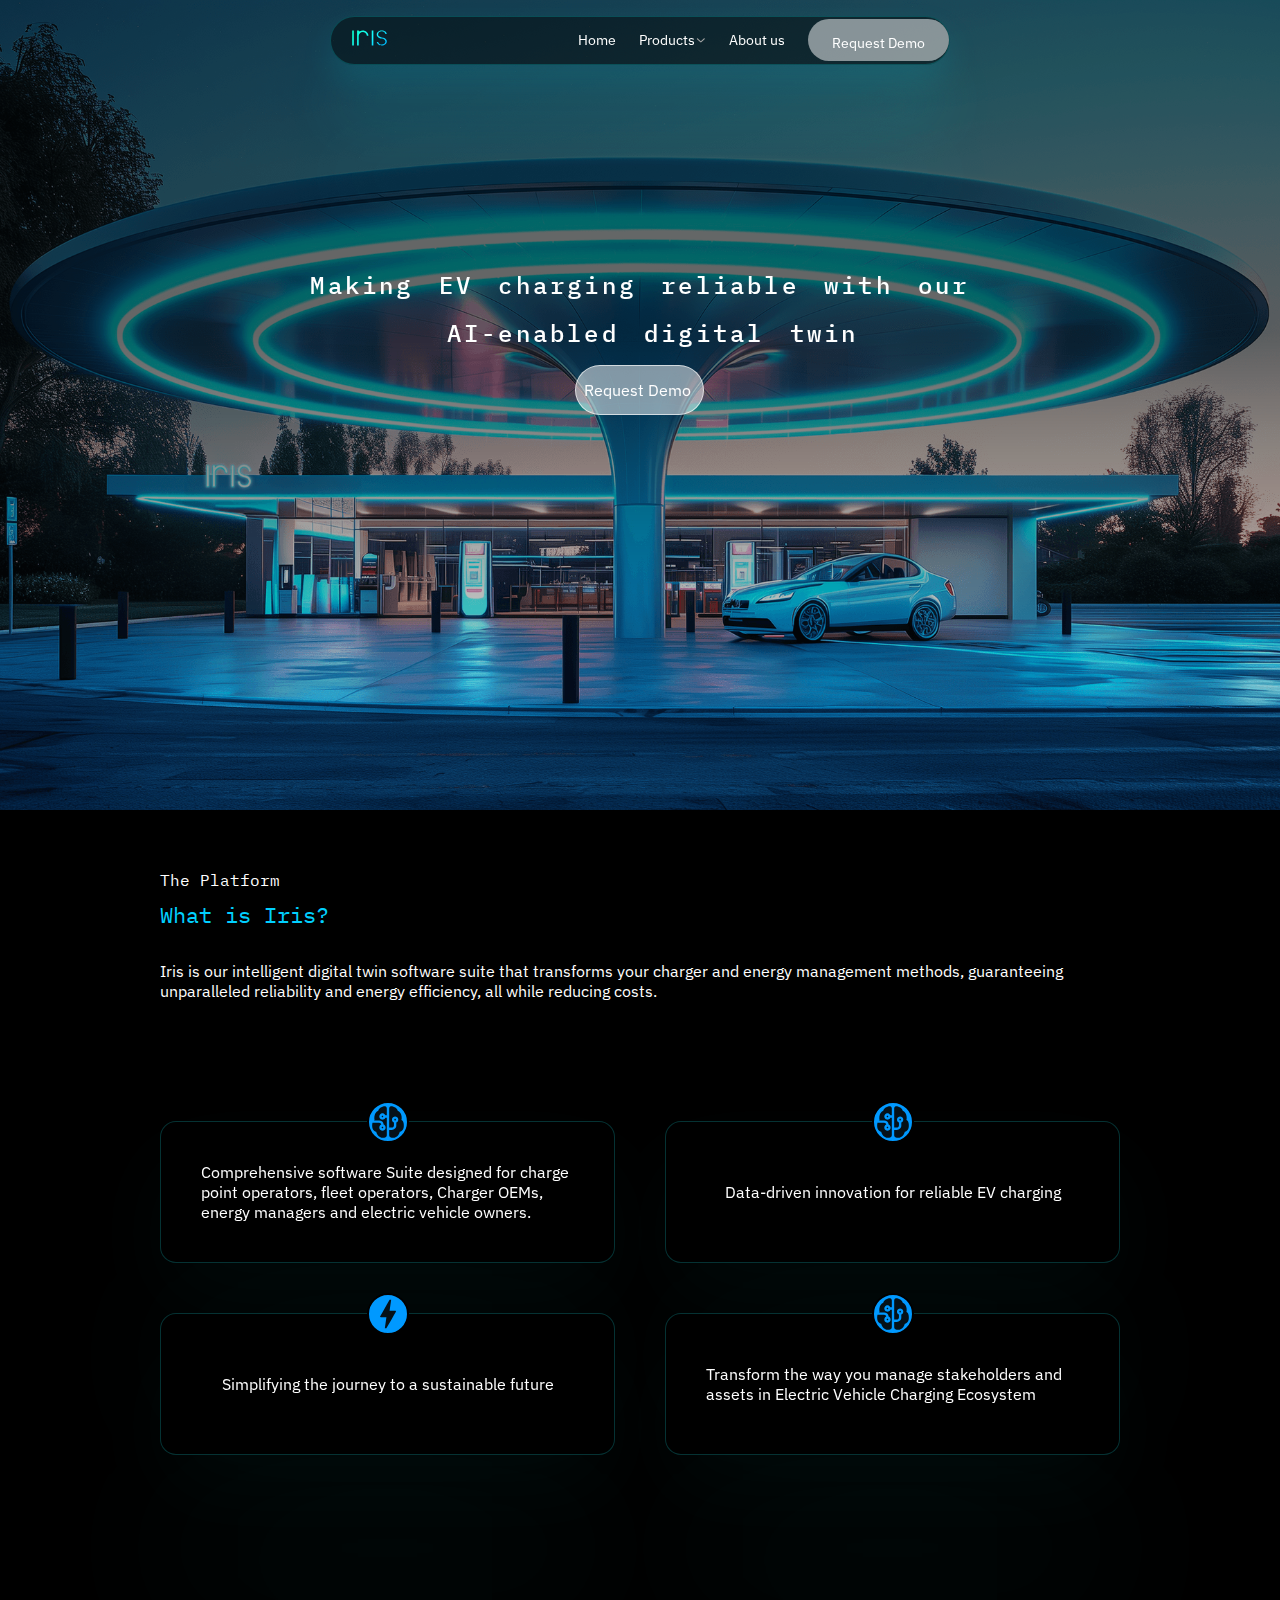
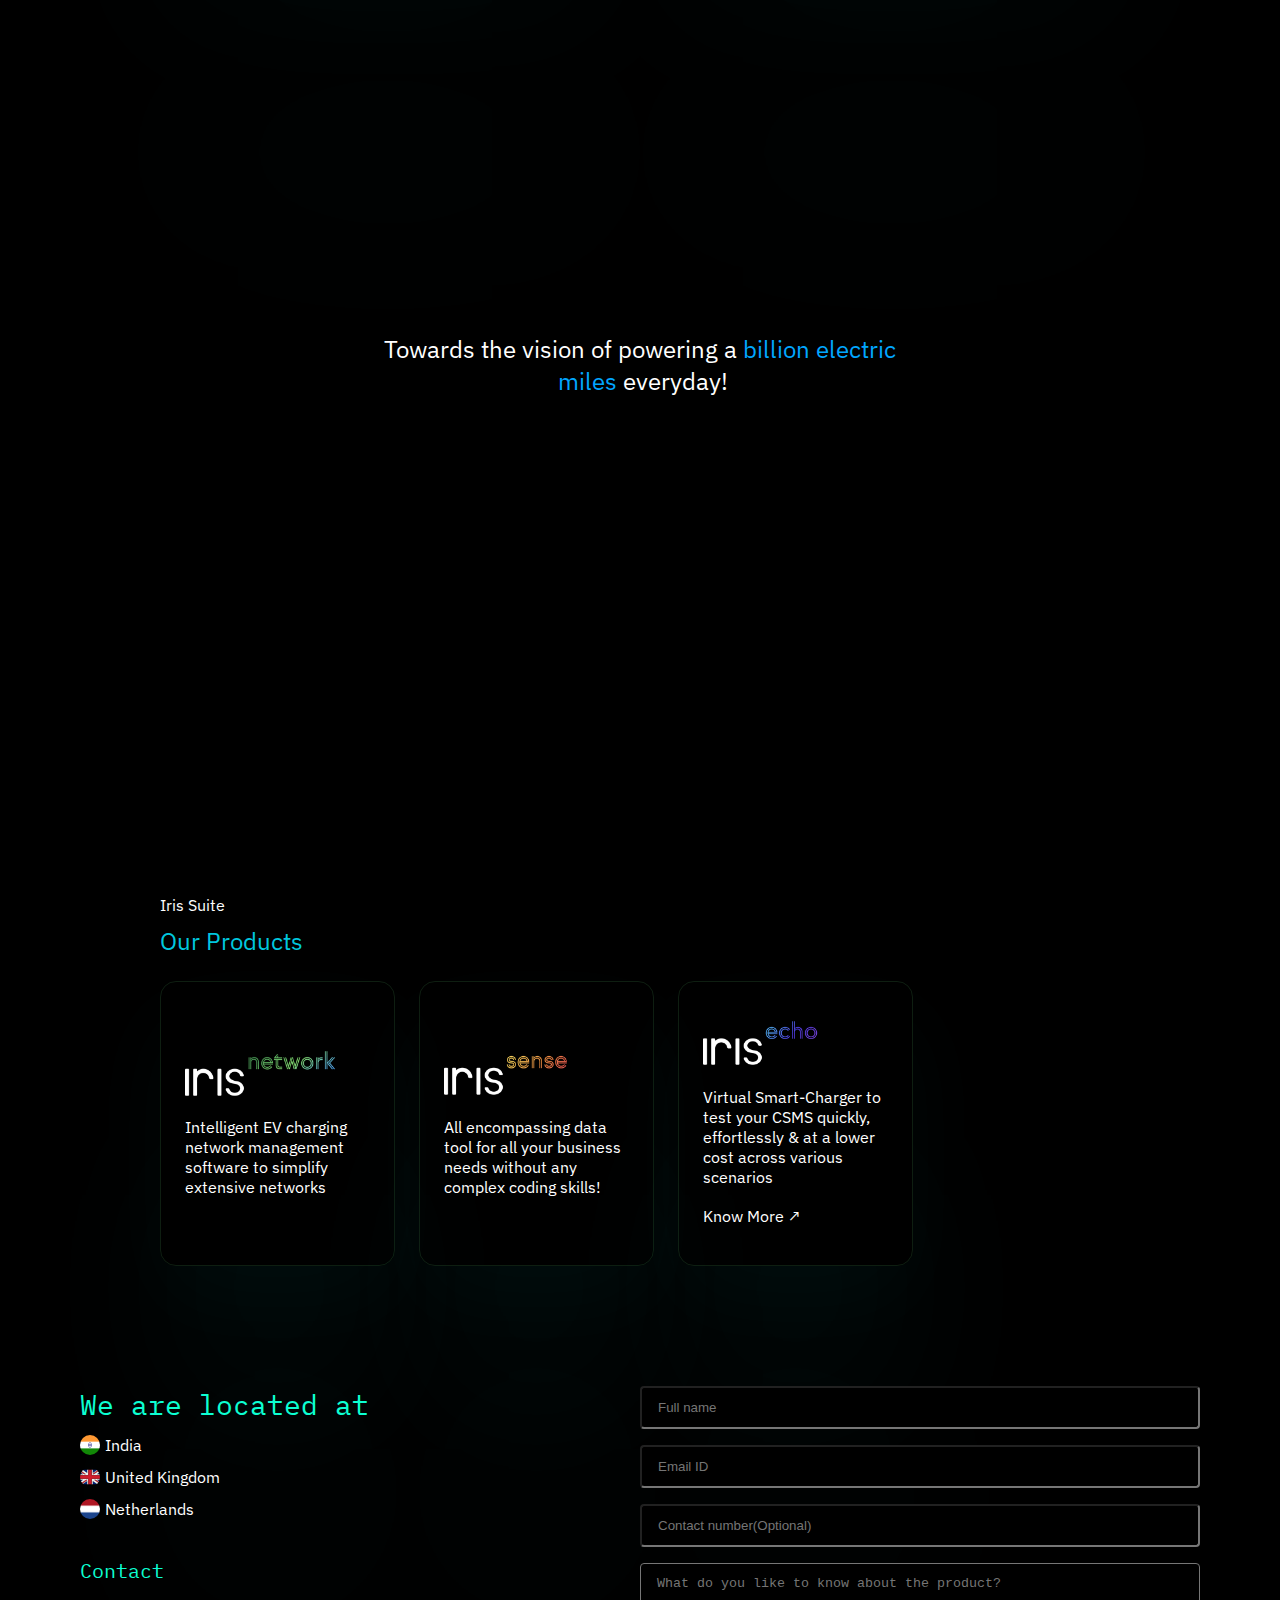
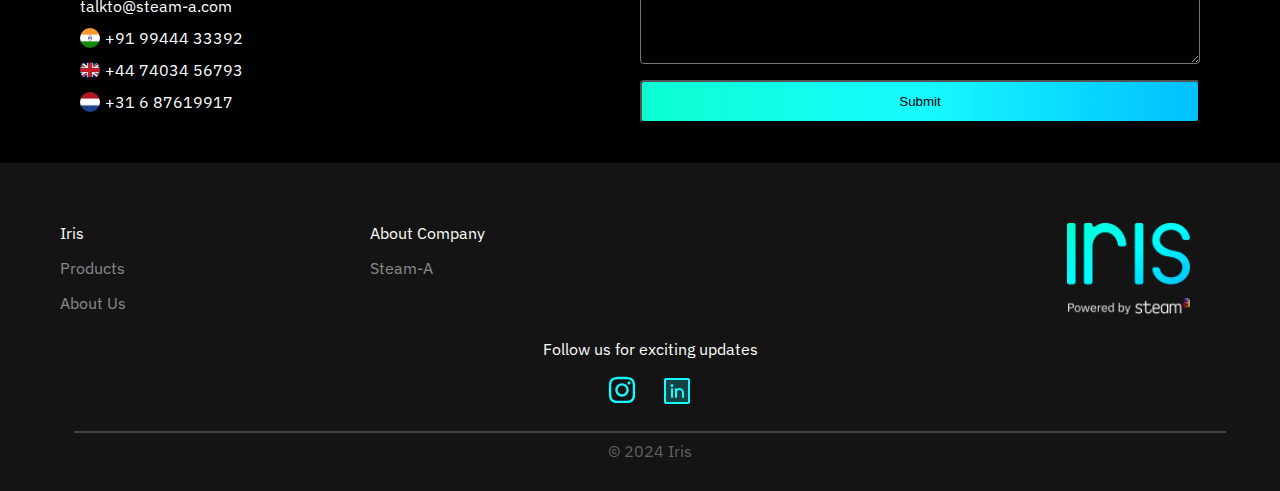
==== index.html @ af992251 "changed the home.html" ====
<!DOCTYPE html>
<html lang="en">
<head>
    <meta charset="UTF-8">
    <meta name="viewport" content="width=device-width, initial-scale=1.0">
    <title>Document</title>
    <link rel="stylesheet" href="css/style.css">
</head>
<body>
    
    <header class="header">
        <div class="header_div">
                <nav class="header_nav">
                    <div class="header_nav_image">
                        <a href="index.html" class="anchors"><img class="header_nav_img" src="assests/iris1.svg" alt="svg_image"></a> 
                    </div>
                    <div class="header_nav_list">          
                        <ul class="header_nav_ul">
                            <li ><a href="index.html" class="anchors hover">Home</a></li>
                            <li>
                                <div class="li_product">
                                    <p class="hover pro">Products</p> 
                                    <svg id="arrow" xmlns="http://www.w3.org/2000/svg" xmlns:xlink="http://www.w3.org/1999/xlink" height="0.7rem" width="0.7rem" viewBox="0 0 12 12"><path d="M 2.178 3.671 C 2.292 3.566 2.446 3.507 2.607 3.507 C 2.768 3.507 2.922 3.566 3.036 3.671 L 6.246 6.644 L 9.457 3.671 C 9.514 3.617 9.581 3.574 9.654 3.545 C 9.804 3.486 9.972 3.485 10.123 3.542 C 10.198 3.57 10.266 3.612 10.323 3.664 C 10.38 3.717 10.425 3.779 10.455 3.849 C 10.516 3.988 10.515 4.146 10.451 4.283 C 10.418 4.353 10.372 4.415 10.315 4.465 L 6.675 7.835 C 6.562 7.94 6.407 8 6.246 8 C 6.088 8.001 5.935 7.942 5.818 7.835 L 2.178 4.465 C 2.065 4.364 2.001 4.22 2 4.068 C 2 3.919 2.064 3.777 2.178 3.671 Z" fill="rgb(165, 165, 165)"></path></svg>                                    <div class="outer_div_li">
                                        <div class="li_product_li">
                                            <ul>
                                                <a href="product.html" class="anchors hover"><li>Network</li></a>
                                                <a href="sense.html" class="anchors hover"><li>Sense</li></a>
                                                <a href="echo.html" class="anchors hover"><li>Echo</li></a>
                                            </ul>
                                        </div>
                                    </div>
                                </div>
                            </li>
                            <li ><a href="aboutus.html" class="anchors hover"><span class="nowrap">About us</span></a></li>
                            <li><a href="#contact" class="anchors "><span class="nowrap request">Request Demo </span></a></li>
                        </ul>
                    </div>    
                </nav>
            
                <section class="header_section">
                    <p>Making EV charging reliable with our<br> <span class="nowrap">AI-enabled digital twin</span></p>
                    <p class="section_request"><a href="#contact" class="anchors">Request Demo </a></p>

                </section> 
          </div>     
    </header>
     <main>    
        <section class="main_iris">
            <div class="main_iris_heading">
                <p>The Platform</p>
                <p>What is Iris?</p>
            </div>
            <div class="main_iris_content">
                <p>Iris is our intelligent digital twin software suite that transforms your charger and energy management methods, guaranteeing unparalleled reliability and energy efficiency, all while reducing costs.</p>
            </div>    
        </section>    
        <section class="main_iris_card">
                <section class="card_all">
                    <div class="card_all_img">
                        <img src="assests/brain1.svg">
                    </div>
                    <p class="card_para">Comprehensive software Suite designed for charge point operators, fleet operators, Charger OEMs, energy managers and electric vehicle owners.</p>
                </section>
                <section class="card_all">
                    <div class="card_all_img">
                        <img src="assests/brain1.svg">
                    </div>
                    <p class="card_para">Data-driven innovation for reliable EV charging</p>
                </section>
                <section class="card_all">
                    <div class="card_all_img">
                        <svg xmlns="http://www.w3.org/2000/svg" focusable="false" viewBox="0 0 24 24" color="rgb(5, 17, 24)" style="user-select: none; width: 100%; height: 100%; display: inline-block; fill: rgb(5, 17, 24); flex-shrink: 0;"><path d="M11 21h-1l1-7H7.5c-.58 0-.57-.32-.38-.66.19-.34.05-.08.07-.12C8.48 10.94 10.42 7.54 13 3h1l-1 7h3.5c.49 0 .56.33.47.51l-.07.15C12.96 17.55 11 21 11 21z"></path></svg>
                    </div>
                    <p class="card_para">Simplifying the journey to a sustainable future</p>
                </section>
                <section class="card_all">
                    <div class="card_all_img">
                        <img src="assests/brain1.svg">
                    </div>
                    <p class="card_para">Transform the way you manage stakeholders and assets in Electric Vehicle Charging Ecosystem</p>
                </section>
         </section>
        <section class="main_animate">
            <p>Towards the vision of powering a <span class="blue">billion electric<br> miles </span>everyday!</p>
        </section>
        
        <section class="iris_suite">
                <div class="iris_suite_para">
                    <p>Iris Suite</p>
                    <p>Our Products</p>
                </div>    
                <section class="card_suite">
                    <section class="card_suite_all">
                        <img class="card_suite_all_img" src="assests/iris_network.png">
                        <p>Intelligent EV charging network management software to simplify extensive networks</p>
                    </section>
                    <section class="card_suite_all">
                        <img class="card_suite_all_img" src="assests/iris_sense.png">
                        <p>All encompassing data tool for all your business needs without any complex coding skills!</p>
                    </section>
                    <section class="card_suite_all">
                        <img class="card_suite_all_img" src="assests/iris_echo.png">
                        <p>Virtual Smart-Charger to test your CSMS quickly, effortlessly & at a lower cost across various scenarios</p>
                        <p>Know More &#8599;</p>
                    </section>
                </section>    
        </section>

        <section class="iris_contact" id="contact">
            <div class="iris_contact_inner">
                <section class="iris_contact_location">
                        <p>We are located at</p>
                        <ol>
                            <li><img src="assests/india1.png" class="india"> India</li>
                            <li><img src="assests/united_kingdom.svg" class="uk">
                                United Kingdom</li>
                            <li><img src="assests/nether.png" class="nether">Netherlands</li>
                        </ol>
                </section>
                <section class="iris_contact_contact">
                        <p>Contact</p>
                        <p>talkto@steam-a.com</p>
                    <ol>
                        <li><img src="assests/india1.png" class="india"> +91 99444 33392</li>
                        <li><img src="assests/united_kingdom.svg" class="uk"> +44 74034 56793</li>
                        <li><img src="assests/nether.png" class="nether"> +31 6 87619917</li>
                    </ol>
                </section>
            </div>
            <div class="iris_contact_form">
                <form class="contact_form">
                        <input type="text" name="name" id="name" placeholder="Full name" required>
                        <input type="email" name="email" id="email" placeholder="Email ID" required>
                        <input type="text" name="contact" id="contact" placeholder="Contact number(Optional)">
                        <textarea rows="5" name="message" id="text_area" placeholder="What do you like to know about the product?" required></textarea>
                        <button type="submit" id="button">Submit</button>
                </form>

            </div>
        </section>
    </main>
    <footer>
        <section class="footer">
            <section class="footer_header">
                <section class="footer_header_one">
                    <p>Iris</p>
                    <a>Products</a>
                    <a>About Us</a>
                </section>
                <section class="footer_header_two">
                    <p>About Company</p>
                    <a>Steam-A</a>
                </section>  
                <section class="footer_header_three">
                    <img src="assests/iris_steama.avif" width="122.4px" height="92px">
                </section>
            </section>
            <section class="footer_main">
                <section class="footer_main_p">
                    <p>Follow us for exciting updates</p>
                </section>
                <section class="footer_main_img">
                    <svg class="insta" xmlns="http://www.w3.org/2000/svg" viewBox="0 0 448 512"><!--!Font Awesome Free 6.6.0 by @fontawesome - https://fontawesome.com License - https://fontawesome.com/license/free Copyright 2024 Fonticons, Inc.--><path fill="#17faff" d="M224.1 141c-63.6 0-114.9 51.3-114.9 114.9s51.3 114.9 114.9 114.9S339 319.5 339 255.9 287.7 141 224.1 141zm0 189.6c-41.1 0-74.7-33.5-74.7-74.7s33.5-74.7 74.7-74.7 74.7 33.5 74.7 74.7-33.6 74.7-74.7 74.7zm146.4-194.3c0 14.9-12 26.8-26.8 26.8-14.9 0-26.8-12-26.8-26.8s12-26.8 26.8-26.8 26.8 12 26.8 26.8zm76.1 27.2c-1.7-35.9-9.9-67.7-36.2-93.9-26.2-26.2-58-34.4-93.9-36.2-37-2.1-147.9-2.1-184.9 0-35.8 1.7-67.6 9.9-93.9 36.1s-34.4 58-36.2 93.9c-2.1 37-2.1 147.9 0 184.9 1.7 35.9 9.9 67.7 36.2 93.9s58 34.4 93.9 36.2c37 2.1 147.9 2.1 184.9 0 35.9-1.7 67.7-9.9 93.9-36.2 26.2-26.2 34.4-58 36.2-93.9 2.1-37 2.1-147.8 0-184.8zM398.8 388c-7.8 19.6-22.9 34.7-42.6 42.6-29.5 11.7-99.5 9-132.1 9s-102.7 2.6-132.1-9c-19.6-7.8-34.7-22.9-42.6-42.6-11.7-29.5-9-99.5-9-132.1s-2.6-102.7 9-132.1c7.8-19.6 22.9-34.7 42.6-42.6 29.5-11.7 99.5-9 132.1-9s102.7-2.6 132.1 9c19.6 7.8 34.7 22.9 42.6 42.6 11.7 29.5 9 99.5 9 132.1s2.7 102.7-9 132.1z"/></svg>
                    <svg  class="linkedin" xmlns="http://www.w3.org/2000/svg" viewBox="0 0 256 256" focusable="false" color="rgb(23, 250, 255)" style="user-select: none; width: 32px; height: 32px; display: inline-block; fill: rgb(23, 250, 255); color: rgb(23, 250, 255); flex-shrink: 0;"><g color="rgb(23, 250, 255)" weight="duotone"><path d="M224,40V216a8,8,0,0,1-8,8H40a8,8,0,0,1-8-8V40a8,8,0,0,1,8-8H216A8,8,0,0,1,224,40Z" opacity="0.2"></path><path d="M216,24H40A16,16,0,0,0,24,40V216a16,16,0,0,0,16,16H216a16,16,0,0,0,16-16V40A16,16,0,0,0,216,24Zm0,192H40V40H216V216ZM96,112v64a8,8,0,0,1-16,0V112a8,8,0,0,1,16,0Zm88,28v36a8,8,0,0,1-16,0V140a20,20,0,0,0-40,0v36a8,8,0,0,1-16,0V112a8,8,0,0,1,15.79-1.78A36,36,0,0,1,184,140ZM100,84A12,12,0,1,1,88,72,12,12,0,0,1,100,84Z"></path></g></svg>
                </section>
            </section>
            <section class="footer_footer">
                <div class="footer_footer_border"></div>
                <p class="footer_footer_p">&copy; 2024 Iris</p>
            </section>
        </section>
    </footer>    
            <!--
            <section>    
            <p>About Company</p>
            <p>Steam-A</p>

            <p>IRIS</p>
            <p>Powered by Steam<span>a</span></p>
            <p>Follow us for exciting updates</p>
            <figure>
                <img>
                <img>
            </figure>
            <hr>
            <p>&copy; 2024 Iris </p>
        </section>

    </footer>
     -->
</body>
</html>
---- css/style.css ----
@import url('https://fonts.googleapis.com/css2?family=IBM+Plex+Sans:ital,wght@0,100;0,200;0,300;0,400;0,500;0,600;0,700;1,100;1,200;1,300;1,400;1,500;1,600;1,700&display=swap');
@import url('https://fonts.googleapis.com/css2?family=IBM+Plex+Mono:ital,wght@0,100;0,200;0,300;0,400;0,500;0,600;0,700;1,100;1,200;1,300;1,400;1,500;1,600;1,700&family=IBM+Plex+Sans:ital,wght@0,100;0,200;0,300;0,400;0,500;0,600;0,700;1,100;1,200;1,300;1,400;1,500;1,600;1,700&display=swap');


*{
    margin:0;
    padding:0;
    box-sizing: border-box;
}
body{
    background-color: #101820; 
    background-image: linear-gradient(-7.105427357601002e-14deg, rgba(0, 0, 0, 0) 0%, rgba(0, 0, 0, .6000000238418579) 58.99999737739563%);
    font-family:"IBM Plex Sans",sans-serif;
    
    
}
.header{
    font-family: "IBM Plex Sans", sans-serif;
    font-style: normal;
}
.header_div{
    background-image: url("../assests/bg.jpg"),linear-gradient(-7.105427357601002e-14deg, rgba(0, 0, 0, 0) 0%, rgba(0, 0, 0, .6000000238418579) 58.99999737739563%);
    background-blend-mode: overlay;
    background-size: cover;
    background-position: center;
    background-repeat: no-repeat;
    width:100%;
    min-height:90vh;
    display:flex;
    justify-content: center;
    align-items:flex-start;
    
    
}
.header_nav{
    width:620px;
    height:min-content;
    background-color:rgba(0, 0, 0, 0.457);
    display:flex;
    justify-content: space-between;
    position:fixed;
    top:1rem;
    border-radius: 2rem;
    font-size:14px;
    z-index:1;
    box-shadow: rgba(8, 248, 254, 0.1) 0px 15px 33px 0px, rgba(8, 248, 254, 0.09) 0px 60px 60px 0px, rgba(8, 248, 254, 0.05) 0px 135px 81px 0px, rgba(8, 248, 254, 0.01) 0px 239px 96px 0px, rgba(8, 248, 254, 0) 0px 374px 105px 0px;
    border:1px solid rgba(2, 249, 254, 0.2);
}


.header_nav_image{
    display:flex;
    justify-content: flex-start;
    align-items: center;
    width:40%;
}
.header_nav_list{
    width:60%;
    display: flex;
    justify-content:space-between;
    
}
.header_nav_img{
    height:2rem;
    margin-left:0.5rem;
   
}
p,h1,h2,h3,h4,h5,h6{
    white-space:pre-wrap;
    word-break:break-word;
    overflow-wrap: break-word;
}
.header_nav_ul{
    width:100%;
    display:flex;
    justify-content:space-between;
    align-items:center;
    flex-shrink: 1;
}
.header_nav_ul > li{
    list-style-type:none;
    font-size:14px;
    color:white;
}
.anchors{
    text-decoration: none;
    color:white;
}
.hover:hover{
    color:#05f9fe;
}
.li_product:hover #arrow{
    transform: rotate(180deg);
}
.li_product:hover #arrow path{
    fill:#05f9fe;
}

/* .header_nav_ul > li:hover{
    color:#05f9fe;
} */
.nowrap{
    white-space: nowrap;
}

.header_nav_ul > li:last-child{
    border:2px solid none;
    height:90%;
    padding:0.9rem 1.5rem;
    border-radius: 2rem;
    display:flex;
    align-self: center;
    background-color: #FFFFFF80;
    transition: transform 0.5s ease;
    transform-origin: right;
    
}

.header_nav_ul > li:last-child:hover,.section_request:hover{
    
    transform: scaleX(1.1);
    background-image:linear-gradient(to right, rgb(12, 255, 210), rgb(23, 250, 255), rgb(0, 191, 255));
    color:black;
}
.header_nav_ul > li:last-child:hover::after,.section_request:hover::after{
    content:" \2197";
    
}
.header_section {
    
    text-align: center;
    color:white;
    position:sticky;
    top:29%;
    line-height: 3rem;
    white-space:wrap;
    word-break:break-word;
    word-wrap:break-word;
    

}
.li_product{
    display:flex;
    justify-content: center;
    align-items: center;
    position:relative;
}
.outer_div_li{
    position:absolute;
    display:none;
    top:100%;
    left:-50%;
    padding:10px 20px;
    
}
.li_product_li{
    
    /* transform:translate(0%,72%); */
    
    border:1px solid rgba(2, 249, 254, 0.2);
    background-color: bisque;
    width:8rem;
    /* display:flex;
    flex-direction:column;
    justify-content: flex-start; */
    margin-top:0.2rem;
    background-color:#163744 ;
    border-radius: 0.5rem;
    box-shadow: rgba(8, 248, 254, 0.1) 0px 15px 33px 0px, rgba(8, 248, 254, 0.09) 0px 60px 60px 0px, rgba(8, 248, 254, 0.05) 0px 135px 81px 0px, rgba(8, 248, 254, 0.01) 0px 239px 96px 0px, rgba(8, 248, 254, 0) 0px 374px 105px 0px;
    
}
.li_product:hover .outer_div_li{
    display:block;
}
.li_product:hover .pro{
    color:#05f9fe;
}
/* @media (min-width:0px){
.li_product:hover .outer_div_li{
    display:block;
}
.hover{}
} */
.li_product_li li{
    padding:6px 20px;
    margin:5px;
}

.li_product_li li:hover{
    
    border-radius:0.2rem;
    background-color: rgba(66,66,66,255);
    color:#05f9fe;
}
.li_product_li ul{
    list-style-type:none;
}
.li_product_li ul a{
    display:block;
}

.header_section p:first-child{
    font-family: "IBM Plex Mono", monospace;
    /* font-size:2rem; */
    font-size:24px;
    font-weight:500;
    letter-spacing: 0.2rem;
    word-spacing: 0.5rem;
    
}
.section_request{
    display:inline-block;
    margin-top:0.5rem;
    border:1px solid rgba(255, 255, 255, 0.646);
    border-radius:2rem;
    background-color: #FFFFFF80;
    padding:0 0.5rem;
    transition:0.5s ease;
    
    
}
.main_iris{
    padding:60px 160px;
    display:flex;
    flex-direction: column;
    background-color: black;
    gap:2rem;
}
.main_iris_heading{
    display:flex;
    flex-direction:column;
    gap:10px;
    font-family:"IBM Plex Mono",monospace;
}
.main_iris_heading p:first-child{
    color:white;
}
.main_iris_heading p:nth-child(2){
    color:rgb(0, 208, 255);
    font-size:22px;
   
}
.main_iris_content{
    color:white;
}
.main_iris_card{
    padding:60px 160px;
    background-color: black;
    display:grid;
    height:min-content;
    grid-auto-rows:200px;
    grid-template-columns: repeat(2,1fr);
    grid-template-rows:repeat(2,1fr);
    gap:50px;
}


.card_all{
    padding:40px;
    background-color: black;
    color:white;
    border:1px solid rgba(23, 250, 255, .2);
    border-radius:16px;
    display:flex;
    justify-content: center;
    align-items: center;
    position: relative;
    height:100%;
    backdrop-filter: blur(3px);
    box-shadow: 0 41px 90px #08f8fe08, 0 164px 164px #08f8fe08, 0 368px 221px #08f8fe05, 0 655px 262px #08f8fe00, 0 1023px 287px #08f8fe00;
}
.card_all_img{
   position: absolute; 
   top:0;
   left:50%;
   transform: translate(-50%,-50%);
    border:2px solid black;
    border-radius:50%;
    background-color: rgb(0, 153, 255);
    width:42px;
    height:42px;
}
.main_animate{
    height:100vh;
    background-color: black;
    color:white;
    display:flex;
    flex-direction:column;
    justify-content:center;
    align-items:center;
    line-height:2rem;
    font-size:1.5rem;
    text-align:center;
    padding:100px 0;
}
.blue{
    color:rgb(0, 166, 255)
}
.iris_suite{
    display:flex;
    flex-direction:column;
    gap:24px;
    padding:80px 160px;
    background-color: black;
    color:white;
    width:100%;
    justify-content:flex-start;
    height:min-content;
}



.iris_suite_para{
    display:flex;
    flex-direction:column;
    gap:10px;
}
.iris_suite_para p:first-child{
    color:white;
    font-size:1rem;
}
.iris_suite_para p:last-child{
    color:rgba(0, 229, 255, 0.874);
    font-size:1.5rem;
}
.card_suite{
    display:flex;
    flex-wrap: wrap;
    gap:24px;
    justify-content:flex-start;
    align-items:flex-start;
    height:min-content;
    width:100%;
}
.card_suite_all{
    display:flex;
    flex-direction:column;
    flex-wrap: wrap;
    justify-content:center;
    gap:19px;
    padding:24px;
    border:1px solid rgba(72, 151, 84, 0.2);
    min-height:250px;
    max-width:235px;
    width:370px;
    height:285px;
    border-radius:1rem;
    box-shadow: 0 41px 90px #08f8fe08, 0 164px 164px #08f8fe08, 0 368px 221px #08f8fe05, 0 655px 262px #08f8fe00, 0 1023px 287px #08f8fe00;
}
.card_suite_all_img{
    display:block;
    width:155px;
}
.card_suite_three p:last-child{
    border-radius: 1rem;
    width:100%;
    text-align:center;
    align-self: center;
    color:black;
    background-image: linear-gradient(to left,rgb(0, 221, 255),rgb(15, 184, 178));
}
.iris_contact{
    padding:40px 80px;
    display:flex;
    background-color: black;
    color:white;
    scroll-margin-top: 2rem;
}
.iris_contact_inner{
    display:flex;
    flex-direction:column;
    gap:38px;
    width:50%;
}
.iris_contact_location{
    display: flex;
    flex-direction:column;
    gap:12px;
}
.iris_contact_location p{
    font-size:28px;
    font-family:"IBM Plex Mono", monospace;
    color:#0CFFD2;
}
.iris_contact_contact p:first-child{
    font-size:20px;
    font-family:"IBM Plex Mono", monospace;
    color:#0CFFD2;
}
.iris_contact_contact{
    display:flex;
    flex-direction:column;
    gap:12px;
}

.iris_contact_contact ol,.iris_contact_location ol{
    display:flex;
    flex-direction:column;
    gap:12px;
}
.iris_contact_contact li,.iris_contact_location li{
    list-style-position: inside;
    list-style-type: none;
    display:flex;
    gap:5px;
}
.india,.uk,.nether{
    width:20px;
    height:20px;
    border-radius:50%
}
.iris_contact_form{
    width:50%;

}
.contact_form{
    display:flex;
    flex-direction:column;
    justify-content: flex-start;
    gap:16px;
}
.contact_form #name,.contact_form #email,.contact_form #contact,.contact_form #text_area{
    padding:12px 16px;
    background-color: black;
    color:white;
    border-radius:4px;
}
.contact_form #button{
    padding:12px 16px;
    background-image: linear-gradient(to right, rgb(12, 255, 210), rgb(23, 250, 255), rgb(0, 191, 255)); 
    border-radius:4px;
}
.footer{
    padding:60px 40px 30px 60px;
    display:flex;
    flex-direction:column;
    gap:24px;
    align-items: center;
    background-color: #141414;

}
.footer_header{
    display:flex;
    flex-direction: row;
    color:white;
    gap:10px;
    height:min-content;
    width:auto;
    align-self:stretch;
}
.footer_header_one{
    display:flex;
    flex-direction:column;
    gap:15px;
    align-self: stretch;
    width:300px;
    height:auto;
    justify-content:flex-start;
}
.footer_header_one a,.footer_header_two a{
    color:#FFFFFF80;
}
.footer_header_two{
    display:flex;
    flex-direction:column;
    gap:15px;
    flex-grow:1;
}
.footer_header_three{
    display:flex;
    justify-content:center;
    width:223px;
}
.footer_main{
    display:flex;
    flex-direction: column;
    gap:16px;
    align-items:center;
    justify-content:center;
    
}
.footer_main_p{
    color:white;
}
.footer_main_img{
    display: flex;
    gap:24px;
}
.insta{
    width:30px;
    height:30px;
}
.footer_footer_p{
    color:#616161;
    text-align:center;
    padding:8px 0px 0px;
}
.footer_footer_border{
    width:90vw;
    
    border:1px solid rgba(255, 255, 255, 0.2);
}
@media (max-width:809px){
    .main_iris{
        padding:40px 24px;
    }
    .iris_suite{
        padding:40px 24px;
    }
    .main_iris_card{
        display:flex;
        flex-flow:column wrap;
        gap:56px;
        padding:40px 24px;
       

    }
}
/* @media (max-width:768px){
    .header_nav{
        width:100%;
    }
    .header_nav_list{
        display:none;
    }
    .header_nav_image{
        width:30%;
    }
    .header_nav_list{
        width:30%;
    }
    /* .header_nav_ul{
        width:100%;
    } */

@media (min-width:810px) and (max-width: 1199px) {
    .main_iris,.main_iris_card{
        padding:60px 24px;
    }
    .iris_suite{
        padding:80px 24px;
    }
    .card_suite{
        justify-content:center;
    }
    
}

/* .iris_contact_contact li::before,.iris_contact_location li::before{
    content: "";
    background-image: url(../assests/india1.png);

} */

/* .iris_contact_location p:first-child{
    font-size:1.5rem;
} */


/* .header_nav_ul li{
    display: flex;
    flex-direction: column;
    justify-content: space-between;
    
} */

/* .header_nav{
    display:flex;
    flex-direction:row;
    justify-content:space-around;
    border:2px solid black;
    border-radius:2rem;
    position:fixed;
    top:10px;
    width:60%;
    
}
.header_nav_ul li{
    display:inline-block;
}


.header_section{
   text-align:center;
   position:absolute;
   top:50%;

}
.header_section p{
    margin:0;
    position:sticky;
}
.header_section p:first-child{
    font-size:2rem;
}
.section_request{
    border:1px solid black;
    text-align:center;
    padding:0.5rem;
    border-radius: 2rem;
    background-image:linear-gradient(to right,rgb(32, 178, 207),rgb(0, 217, 255));
    white-space: nowrap;
} */
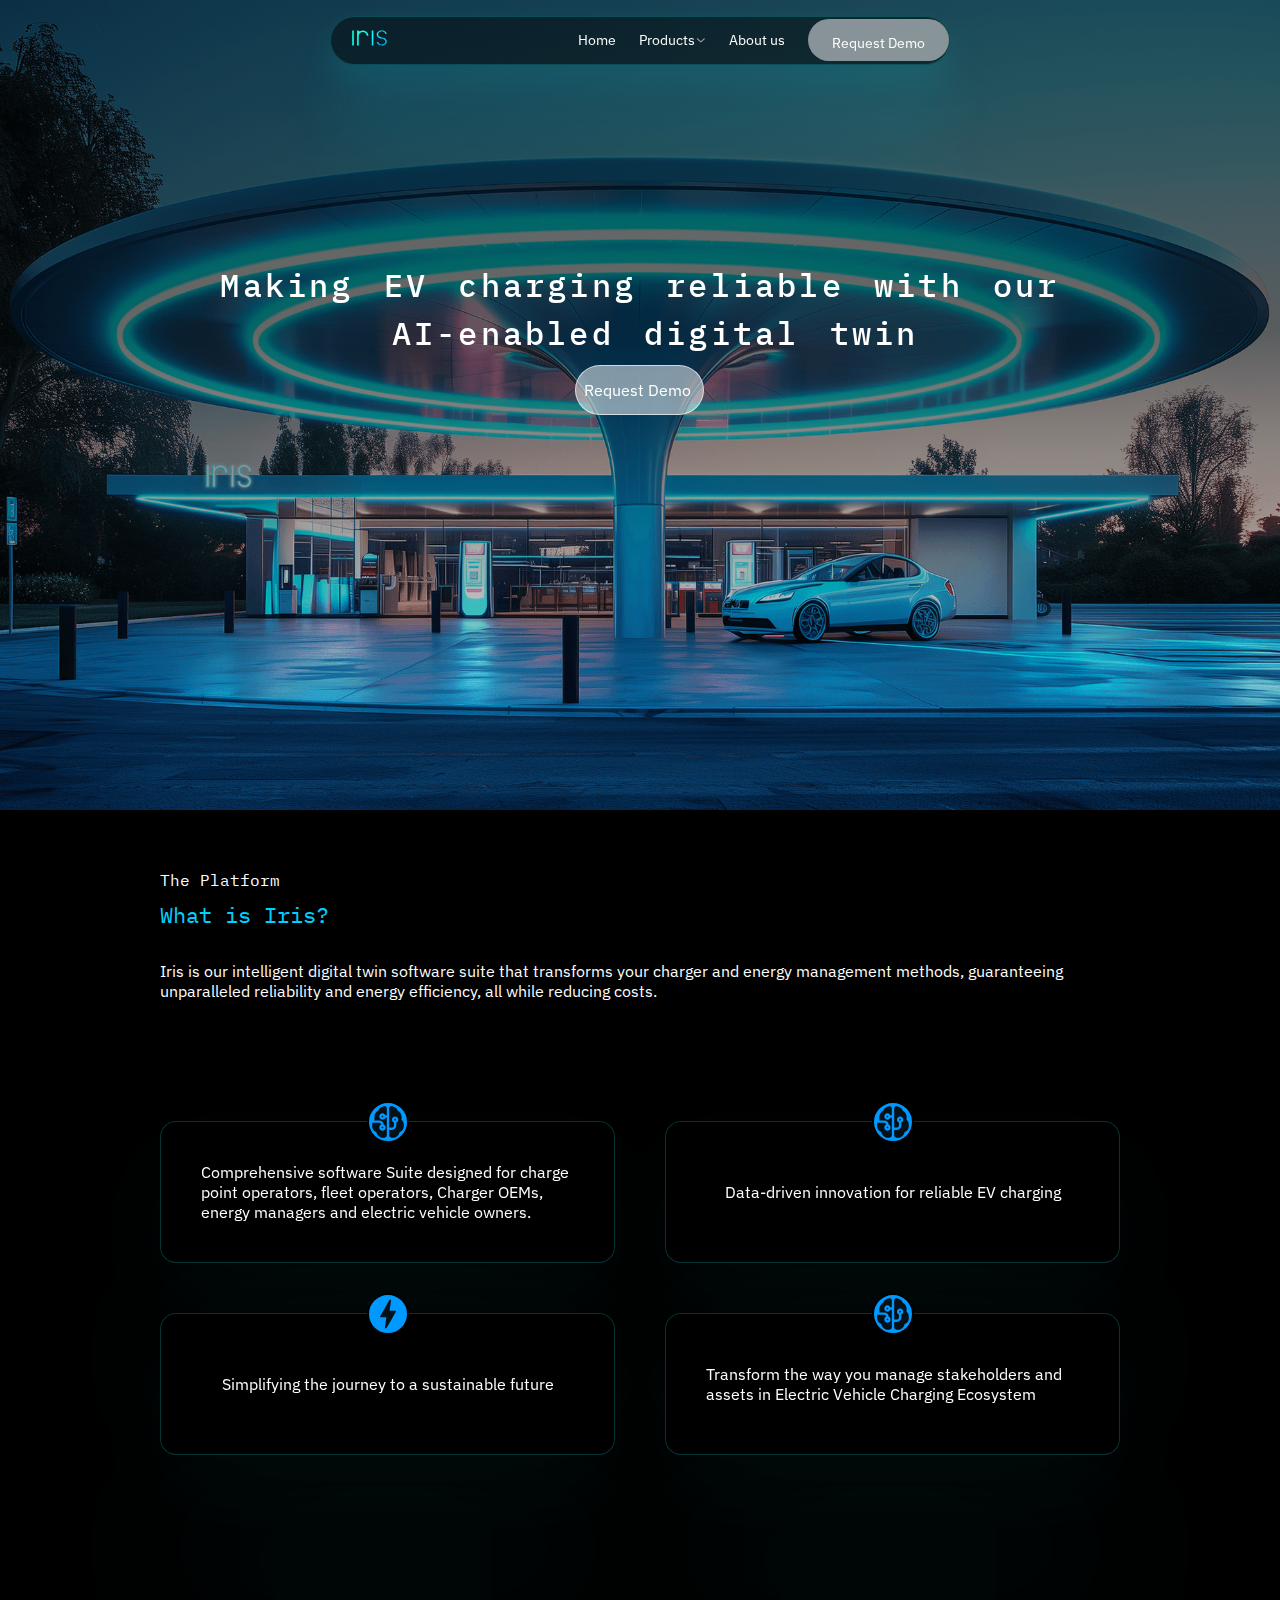
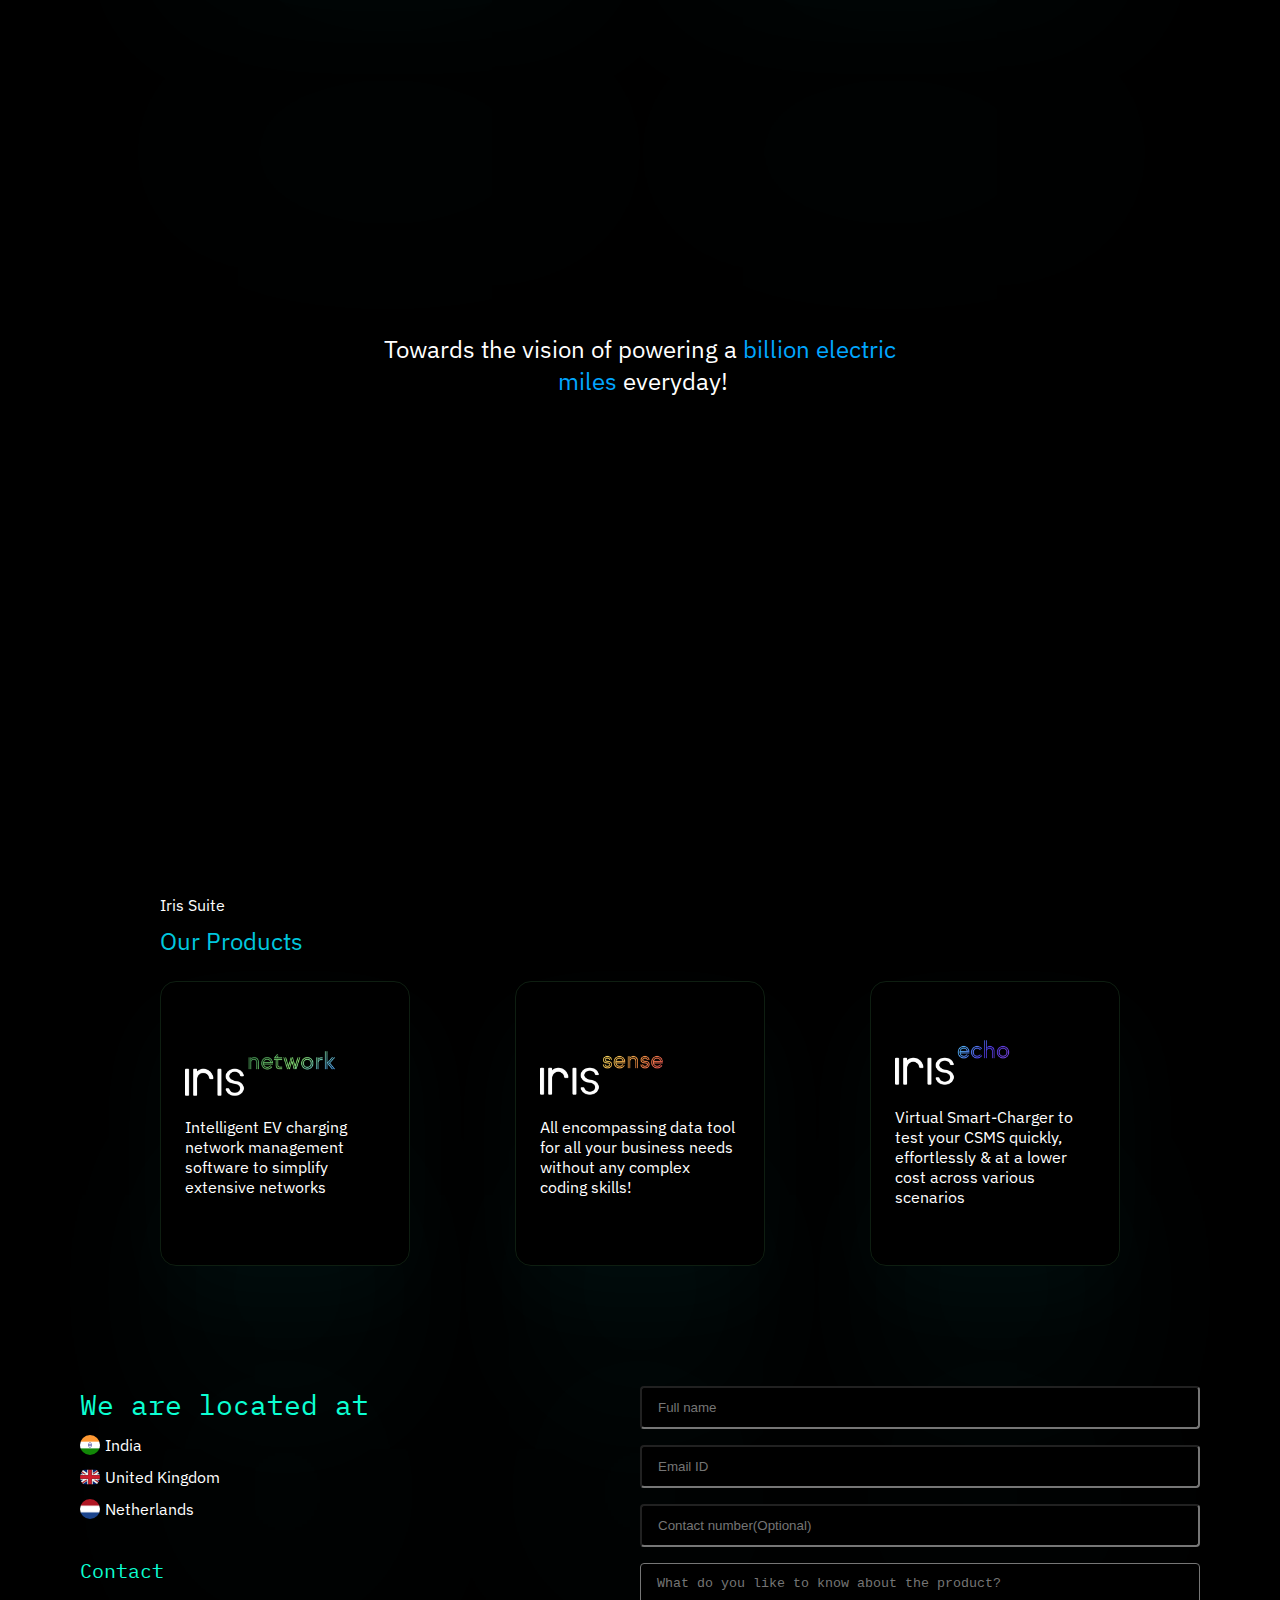
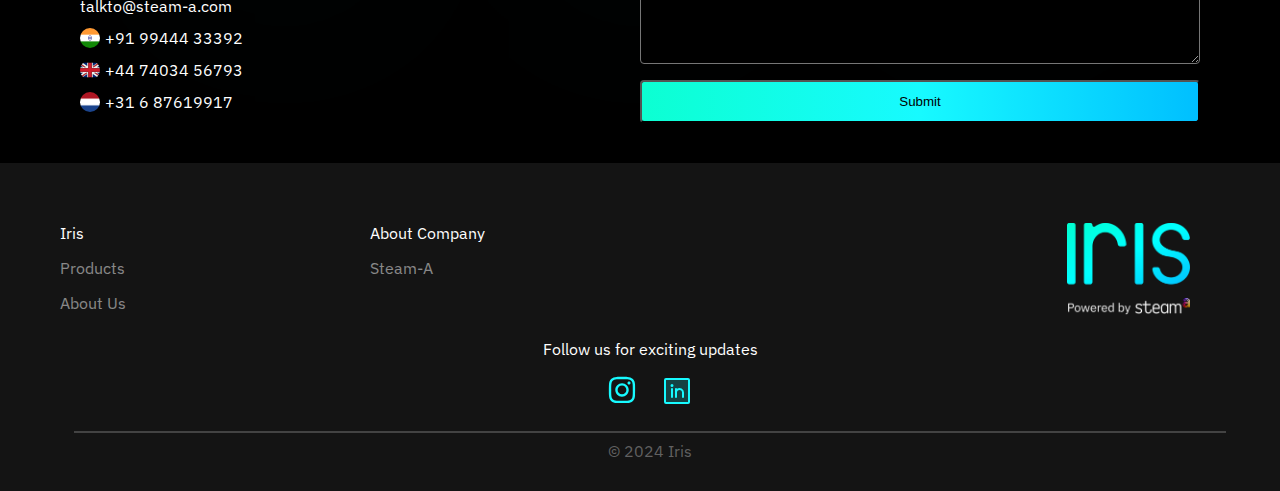
==== commit cb9514cf: "footer and contact responsive" ====
--- a/index.html
+++ b/index.html
@@ -93,15 +93,17 @@
                     <section class="card_suite_all">
                         <img class="card_suite_all_img" src="assests/iris_network.png">
                         <p>Intelligent EV charging network management software to simplify extensive networks</p>
+                        <p class="know">Know More &#8599;</p>
                     </section>
                     <section class="card_suite_all">
                         <img class="card_suite_all_img" src="assests/iris_sense.png">
                         <p>All encompassing data tool for all your business needs without any complex coding skills!</p>
+                        <p class="know">Know More &#8599;</p>
                     </section>
                     <section class="card_suite_all">
                         <img class="card_suite_all_img" src="assests/iris_echo.png">
                         <p>Virtual Smart-Charger to test your CSMS quickly, effortlessly & at a lower cost across various scenarios</p>
-                        <p>Know More &#8599;</p>
+                        <p class="know">Know More &#8599;</p>
                     </section>
                 </section>    
         </section>
--- a/css/style.css
+++ b/css/style.css
@@ -201,8 +201,8 @@
 
 .header_section p:first-child{
     font-family: "IBM Plex Mono", monospace;
-    /* font-size:2rem; */
-    font-size:24px;
+    font-size:2rem;
+    /* font-size:24px; */
     font-weight:500;
     letter-spacing: 0.2rem;
     word-spacing: 0.5rem;
@@ -327,9 +327,10 @@
     display:flex;
     flex-wrap: wrap;
     gap:24px;
-    justify-content:flex-start;
+    justify-content:space-between;
     align-items:flex-start;
     height:min-content;
+    
     width:100%;
 }
 .card_suite_all{
@@ -341,23 +342,35 @@
     padding:24px;
     border:1px solid rgba(72, 151, 84, 0.2);
     min-height:250px;
-    max-width:235px;
-    width:370px;
+    max-width:300px;
+    width:250px;
     height:285px;
     border-radius:1rem;
     box-shadow: 0 41px 90px #08f8fe08, 0 164px 164px #08f8fe08, 0 368px 221px #08f8fe05, 0 655px 262px #08f8fe00, 0 1023px 287px #08f8fe00;
+    transition: 1s ease;
 }
 .card_suite_all_img{
     display:block;
     width:155px;
 }
-.card_suite_three p:last-child{
+.card_suite_all .know{
+    display:none;
     border-radius: 1rem;
+    padding:2px 5px;
     width:100%;
     text-align:center;
     align-self: center;
     color:black;
-    background-image: linear-gradient(to left,rgb(0, 221, 255),rgb(15, 184, 178));
+    background-image: linear-gradient(to right, rgb(12, 255, 210), rgb(23, 250, 255), rgb(0, 191, 255));
+    /* opacity:0;
+    transition:all 2s ease; */
+}
+.card_suite_all:hover .know{
+    display: block;
+    opacity:1;
+    
+
+
 }
 .iris_contact{
     padding:40px 80px;
@@ -600,4 +613,67 @@
     border-radius: 2rem;
     background-image:linear-gradient(to right,rgb(32, 178, 207),rgb(0, 217, 255));
     white-space: nowrap;
-} */+} */
+
+@media (max-width:809px){
+    .iris_contact{
+        padding:40px 24px;
+        flex-direction:column-reverse;
+        gap:13px;
+    }
+    .iris_contact_form{
+        width: 100%;
+    }
+    .iris_contact_location p{
+        font-size:18px;
+        font-family:"IBM Plex Mono", monospace;
+        
+    }
+
+    .iris_contact_contact p:first-child{
+        font-size:13px;
+        font-family:"IBM Plex Mono", monospace;
+        
+    }
+    .footer{
+        padding:60px 40px 30px;
+        display:flex;
+        flex-direction:column;
+        gap:16px;
+        align-items: center;
+        background-color: #141414;
+    
+    }
+    .footer_header{
+        display:flex;
+        flex-direction:column;
+        gap:24px;
+        height:min-content;
+        width:100%;
+        align-self:unset;
+        align-items: center;
+    }
+    .footer_header_one{
+        align-items:center;
+        width:100%;
+    }
+    .footer_header_two{
+        display:flex;
+        flex-direction:column;
+        gap:15px;
+        flex-grow:1;
+        width:100%;
+        align-items:center;
+    }
+    .footer_header_three{
+        width:210px;
+    }
+    .footer_main_p{
+        font-size:12px;
+        
+    }
+    .footer_main{
+        width:100%;
+        align-items: center;
+    }
+}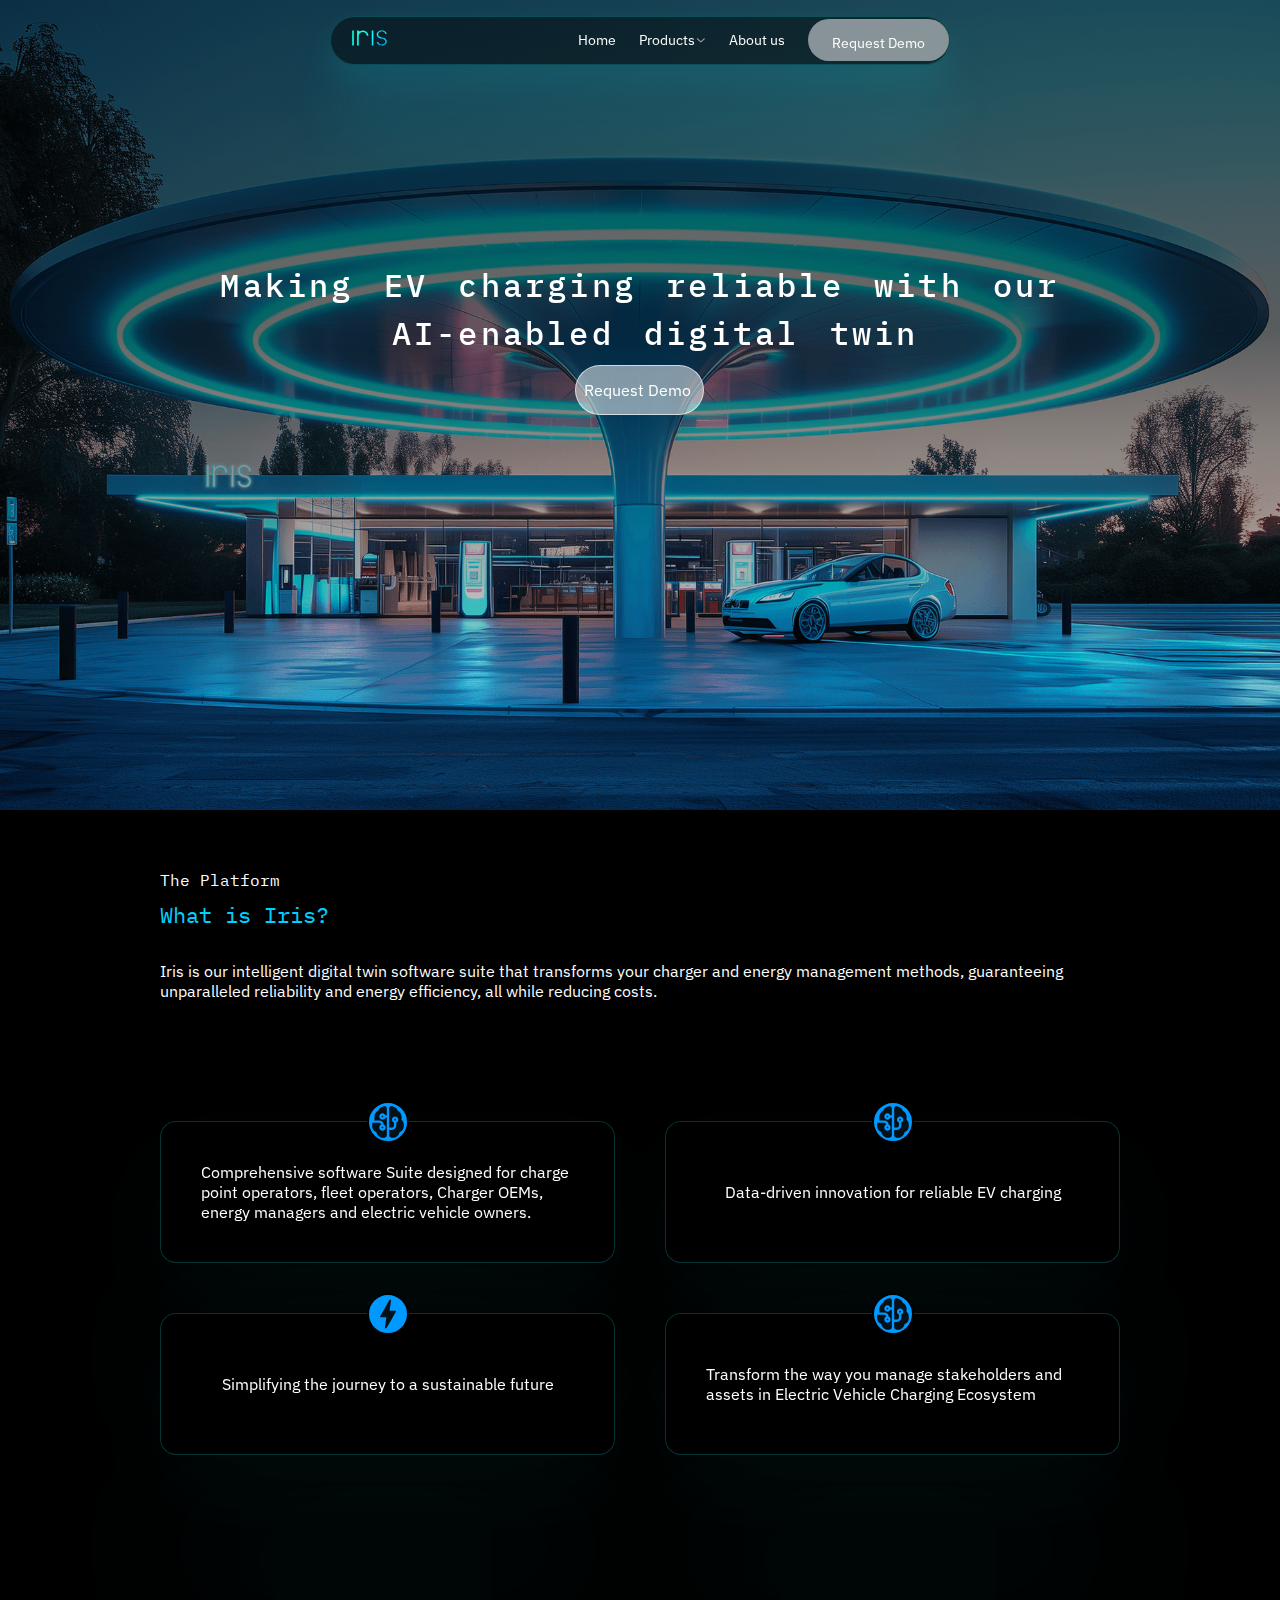
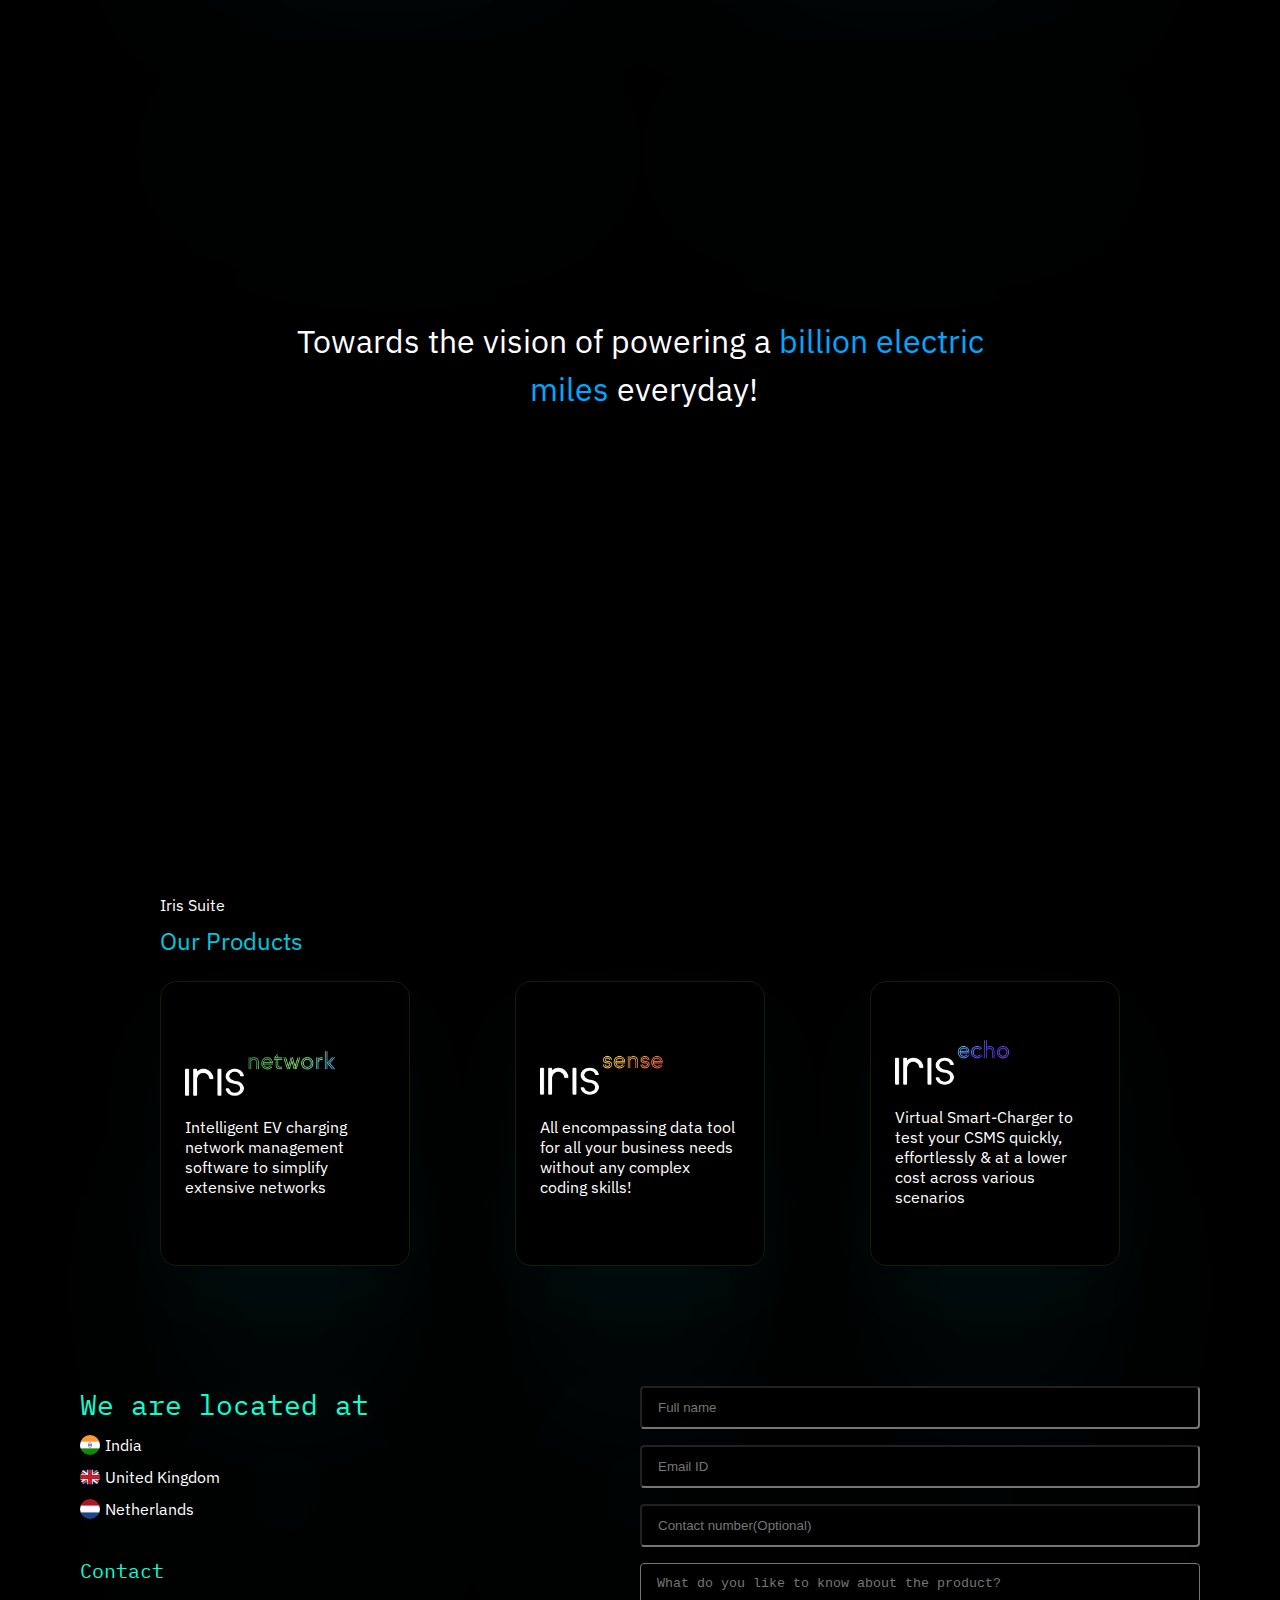
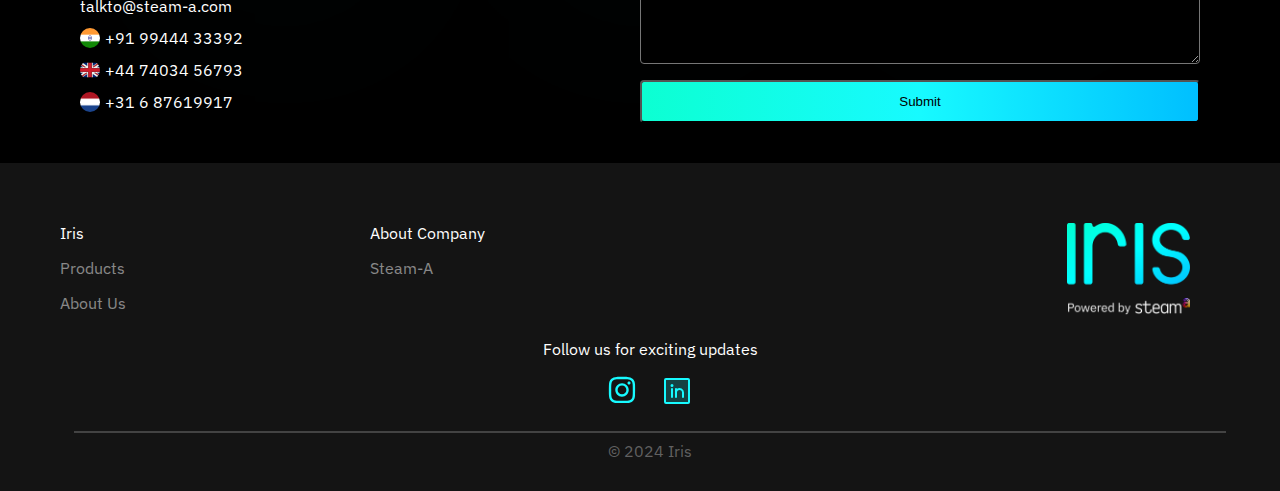
==== commit 61e6b6f3: "title img and animations applied" ====
--- a/index.html
+++ b/index.html
@@ -3,8 +3,9 @@
 <head>
     <meta charset="UTF-8">
     <meta name="viewport" content="width=device-width, initial-scale=1.0">
-    <title>Document</title>
+    <title>Electric Vehicle Charging Ecosystem Software Suite | Iris | Steam-A</title>
     <link rel="stylesheet" href="css/style.css">
+    <link rel="icon" type="image" href="assests/iris1.svg">
 </head>
 <body>
     
--- a/css/style.css
+++ b/css/style.css
@@ -136,6 +136,10 @@
     white-space:wrap;
     word-break:break-word;
     word-wrap:break-word;
+    animation: appear;
+    animation-range: entry 0% cover 40%;
+    animation-fill-mode: forwards ;
+    animation-duration: 2s;
     
 
 }
@@ -231,7 +235,13 @@
     flex-direction:column;
     gap:10px;
     font-family:"IBM Plex Mono",monospace;
-}
+    animation: appear;
+    animation-timeline: view();
+    animation-range: entry 0% cover 40%;
+    animation-fill-mode: forwards ;
+    animation-duration: 2s;
+}
+
 .main_iris_heading p:first-child{
     color:white;
 }
@@ -242,6 +252,11 @@
 }
 .main_iris_content{
     color:white;
+    animation: appear;
+    animation-timeline: view();
+    animation-range: entry 0% cover 40%;
+    animation-fill-mode: forwards ;
+    animation-duration: 2s;
 }
 .main_iris_card{
     padding:60px 160px;
@@ -268,6 +283,16 @@
     height:100%;
     backdrop-filter: blur(3px);
     box-shadow: 0 41px 90px #08f8fe08, 0 164px 164px #08f8fe08, 0 368px 221px #08f8fe05, 0 655px 262px #08f8fe00, 0 1023px 287px #08f8fe00;
+    animation: appear;
+    animation-timeline: view();
+    animation-range: entry 0% cover 40%;
+    animation-fill-mode: forwards ;
+    animation-duration: 2s;
+}
+.card_all:hover{
+    transition-duration: 0.2s;
+    transition-timing-function: ease-in;
+    transform: scale(1.05);
 }
 .card_all_img{
    position: absolute; 
@@ -292,6 +317,16 @@
     font-size:1.5rem;
     text-align:center;
     padding:100px 0;
+    
+}
+.main_animate p{
+    font-size: 2rem;
+    line-height:3rem;
+    animation: appear;
+    animation-timeline: view();
+    animation-range: entry 0% cover 40%;
+    animation-fill-mode: forwards ;
+    animation-duration: 2s;
 }
 .blue{
     color:rgb(0, 166, 255)
@@ -314,10 +349,26 @@
     display:flex;
     flex-direction:column;
     gap:10px;
+    animation: appear;
+    animation-timeline: view();
+    animation-range: entry 0% cover 40%;
+    animation-fill-mode: forwards ;
+    animation-duration: 2s;
 }
 .iris_suite_para p:first-child{
     color:white;
     font-size:1rem;
+}
+@keyframes appeartwice {
+    from{
+        scale:0.5;
+        opacity:0;
+    }
+    to {
+        scale:1.2;
+        opacity:1;
+    }
+    
 }
 .iris_suite_para p:last-child{
     color:rgba(0, 229, 255, 0.874);
@@ -348,6 +399,11 @@
     border-radius:1rem;
     box-shadow: 0 41px 90px #08f8fe08, 0 164px 164px #08f8fe08, 0 368px 221px #08f8fe05, 0 655px 262px #08f8fe00, 0 1023px 287px #08f8fe00;
     transition: 1s ease;
+    animation: appear;
+    animation-timeline: view();
+    animation-range: entry 0% cover 40%;
+    animation-fill-mode: forwards ;
+    animation-duration: 2s;
 }
 .card_suite_all_img{
     display:block;
@@ -364,13 +420,20 @@
     background-image: linear-gradient(to right, rgb(12, 255, 210), rgb(23, 250, 255), rgb(0, 191, 255));
     /* opacity:0;
     transition:all 2s ease; */
+    transition-duration: 2s;
 }
 .card_suite_all:hover .know{
     display: block;
+   
     opacity:1;
     
 
 
+}
+.card_suite_all:hover{
+    transition-duration: 0.2s;
+    transition-timing-function: ease-in;
+    transform: scale(1.05);
 }
 .iris_contact{
     padding:40px 80px;
@@ -442,6 +505,17 @@
     padding:12px 16px;
     background-image: linear-gradient(to right, rgb(12, 255, 210), rgb(23, 250, 255), rgb(0, 191, 255)); 
     border-radius:4px;
+}
+@keyframes appear {
+    from{
+        opacity:0;
+        scale:0.5;
+    }
+    to{
+        opacity:1;
+        scale:1;
+    }
+    
 }
 .footer{
     padding:60px 40px 30px 60px;
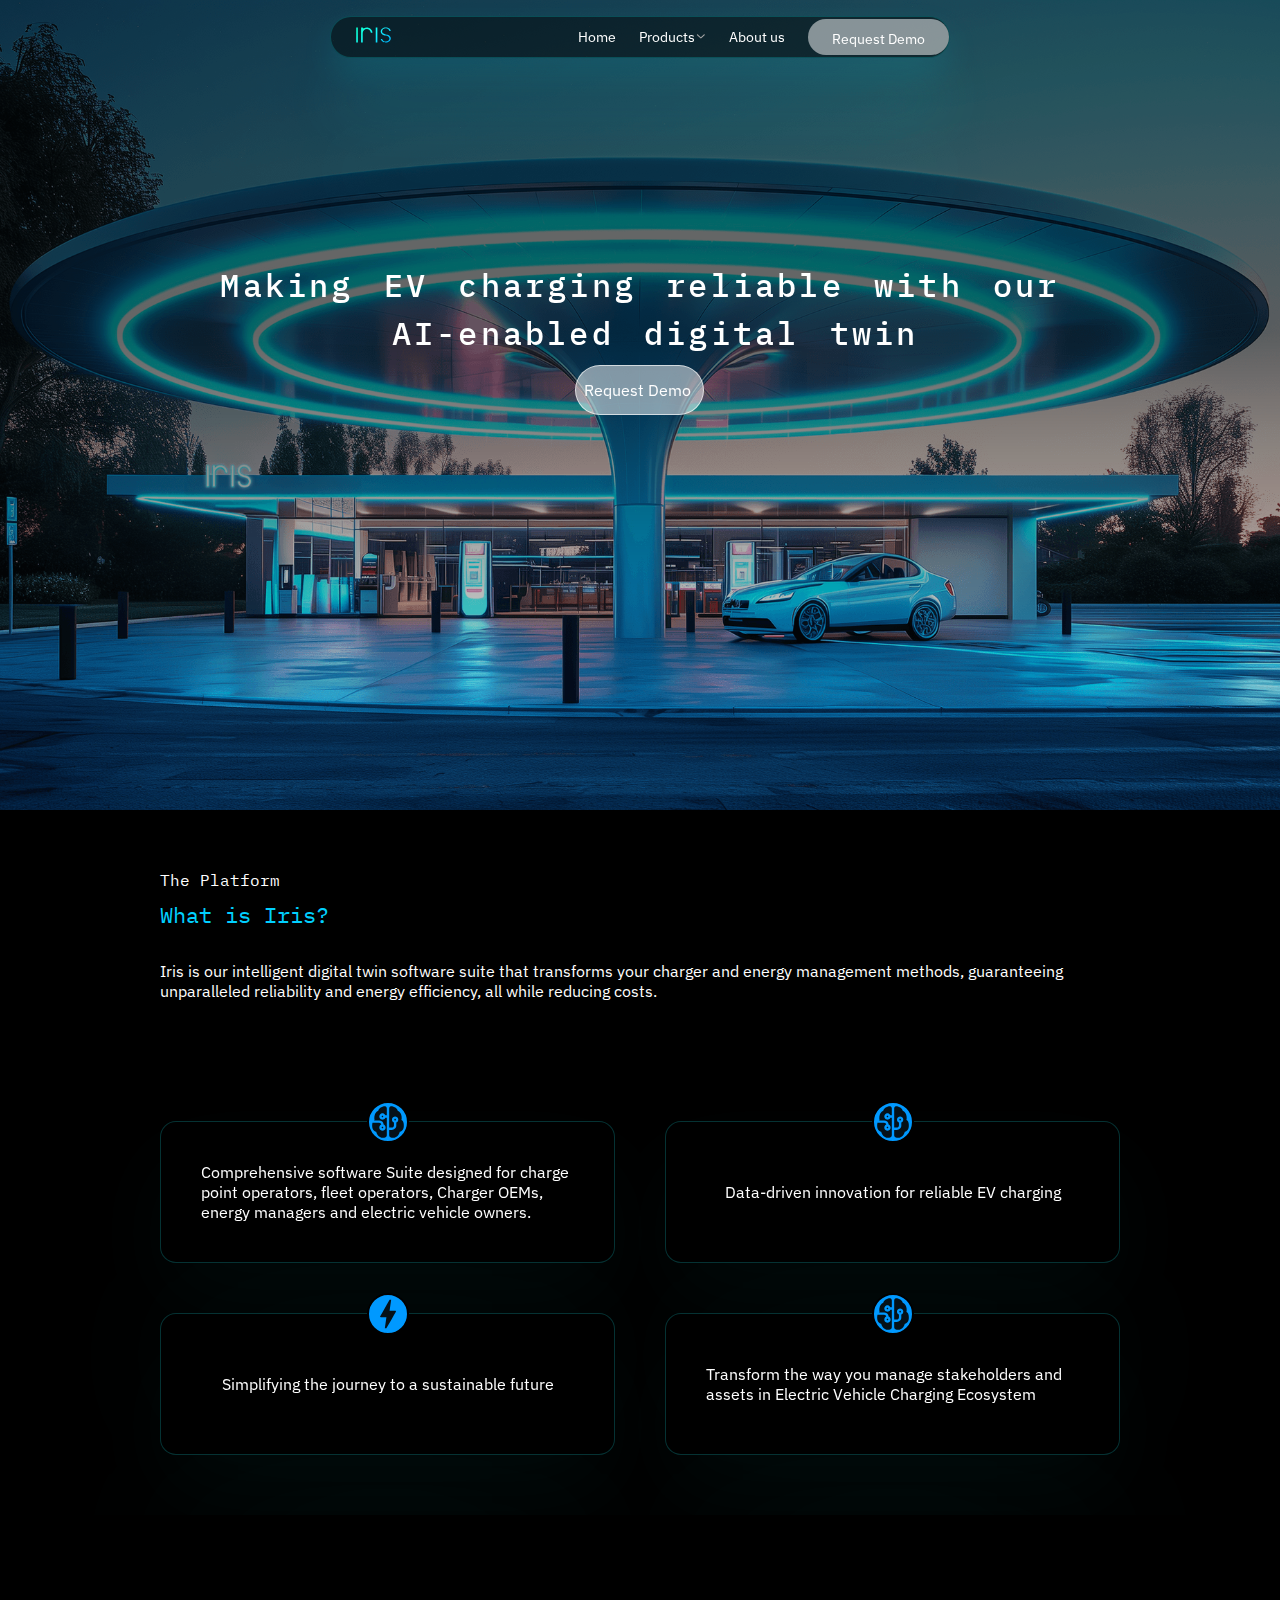
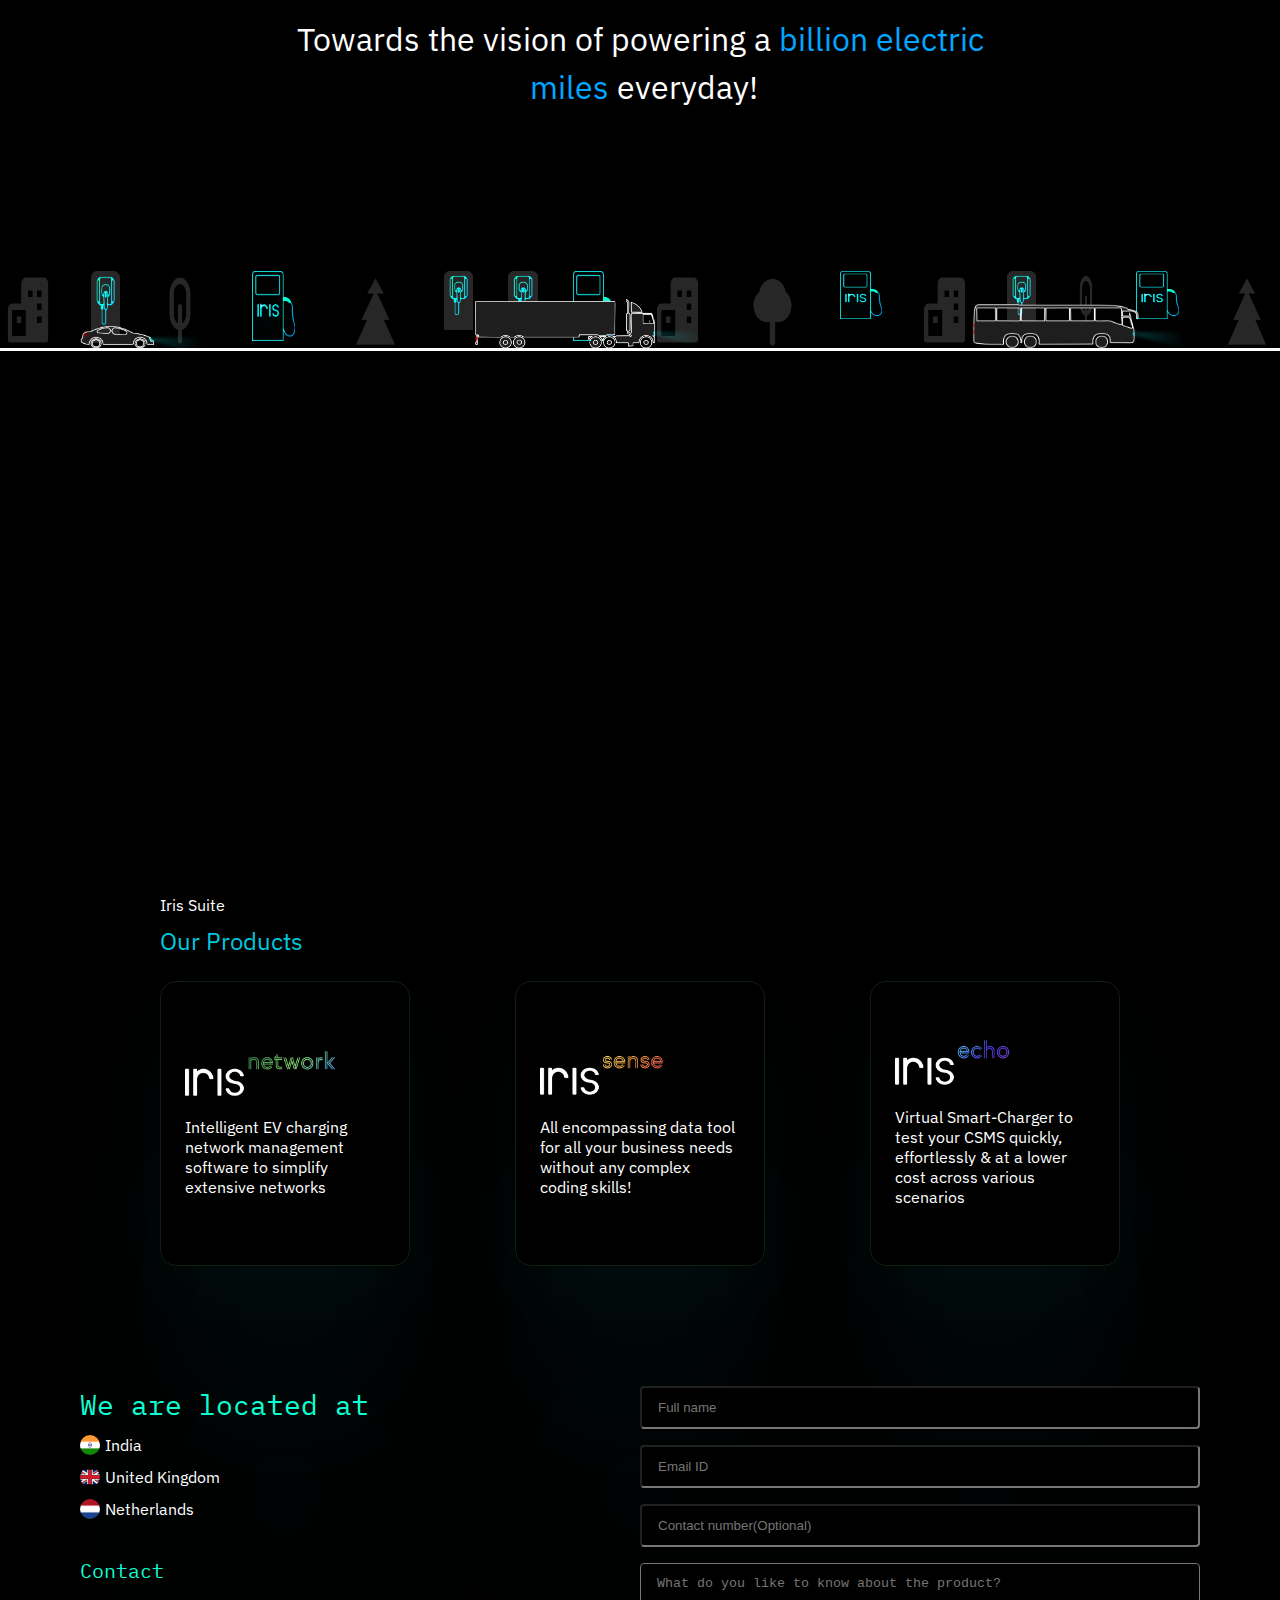
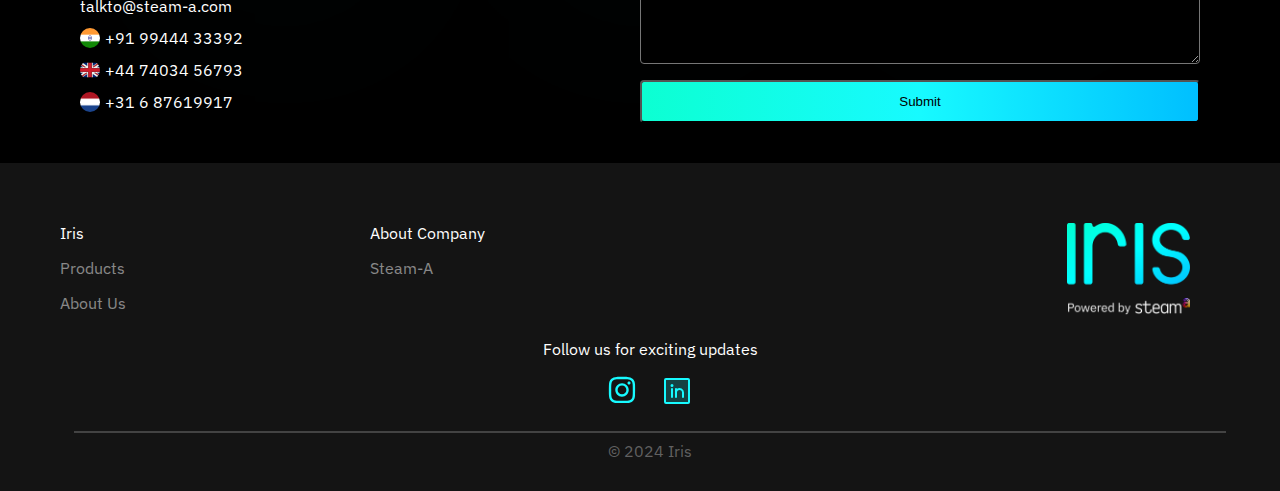
==== commit ed4062f3: "responsive and nav bar changed" ====
--- a/index.html
+++ b/index.html
@@ -6,6 +6,7 @@
     <title>Electric Vehicle Charging Ecosystem Software Suite | Iris | Steam-A</title>
     <link rel="stylesheet" href="css/style.css">
     <link rel="icon" type="image" href="assests/iris1.svg">
+   
 </head>
 <body>
     
@@ -15,13 +16,19 @@
                     <div class="header_nav_image">
                         <a href="index.html" class="anchors"><img class="header_nav_img" src="assests/iris1.svg" alt="svg_image"></a> 
                     </div>
+                    <a class="hamburger">
+                        <span class="bar one"></span>
+                        <span class="bar two"></span>
+                        <span class="bar three"></span>
+                    </a>
                     <div class="header_nav_list">          
                         <ul class="header_nav_ul">
                             <li ><a href="index.html" class="anchors hover">Home</a></li>
                             <li>
                                 <div class="li_product">
-                                    <p class="hover pro">Products</p> 
-                                    <svg id="arrow" xmlns="http://www.w3.org/2000/svg" xmlns:xlink="http://www.w3.org/1999/xlink" height="0.7rem" width="0.7rem" viewBox="0 0 12 12"><path d="M 2.178 3.671 C 2.292 3.566 2.446 3.507 2.607 3.507 C 2.768 3.507 2.922 3.566 3.036 3.671 L 6.246 6.644 L 9.457 3.671 C 9.514 3.617 9.581 3.574 9.654 3.545 C 9.804 3.486 9.972 3.485 10.123 3.542 C 10.198 3.57 10.266 3.612 10.323 3.664 C 10.38 3.717 10.425 3.779 10.455 3.849 C 10.516 3.988 10.515 4.146 10.451 4.283 C 10.418 4.353 10.372 4.415 10.315 4.465 L 6.675 7.835 C 6.562 7.94 6.407 8 6.246 8 C 6.088 8.001 5.935 7.942 5.818 7.835 L 2.178 4.465 C 2.065 4.364 2.001 4.22 2 4.068 C 2 3.919 2.064 3.777 2.178 3.671 Z" fill="rgb(165, 165, 165)"></path></svg>                                    <div class="outer_div_li">
+                                    <p class="hover pro"><span class="nowrap">Products</span><svg id="arrow" xmlns="http://www.w3.org/2000/svg" xmlns:xlink="http://www.w3.org/1999/xlink" height="0.7rem" width="0.7rem" viewBox="0 0 12 12"><path d="M 2.178 3.671 C 2.292 3.566 2.446 3.507 2.607 3.507 C 2.768 3.507 2.922 3.566 3.036 3.671 L 6.246 6.644 L 9.457 3.671 C 9.514 3.617 9.581 3.574 9.654 3.545 C 9.804 3.486 9.972 3.485 10.123 3.542 C 10.198 3.57 10.266 3.612 10.323 3.664 C 10.38 3.717 10.425 3.779 10.455 3.849 C 10.516 3.988 10.515 4.146 10.451 4.283 C 10.418 4.353 10.372 4.415 10.315 4.465 L 6.675 7.835 C 6.562 7.94 6.407 8 6.246 8 C 6.088 8.001 5.935 7.942 5.818 7.835 L 2.178 4.465 C 2.065 4.364 2.001 4.22 2 4.068 C 2 3.919 2.064 3.777 2.178 3.671 Z" fill="rgb(165, 165, 165)"></path></svg></p> 
+                                                                       
+                                     <div class="outer_div_li">
                                         <div class="li_product_li">
                                             <ul>
                                                 <a href="product.html" class="anchors hover"><li>Network</li></a>
@@ -83,6 +90,73 @@
          </section>
         <section class="main_animate">
             <p>Towards the vision of powering a <span class="blue">billion electric<br> miles </span>everyday!</p>
+            <section class="iris_animation">
+                <div class="animation_iris_vehicle">
+                    <div class="car">
+                        <img src="assests/car.png" width="140px" height="30px">
+                    </div>
+                    <div class="truck">
+                        <img src="assests/truck.png" width="240px" height="50px">
+                    </div>
+                    <div class="bus">
+                        <img src="assests/bus1.png" width="230px" height="47px">
+                    </div>
+                </div>
+                <div class="iris_animation_bg" >
+                    <div class="building" style="width:94px;height:94px">
+                        <img src="assests/bg_building.png" width="54.72" height="78.33">
+                    </div>
+                    <div class="charger" style="width:29px;height:90px">
+                        <img src="assests/charger.png" width="29px" height="72px">
+                    </div>
+                    <div class="plant" style="width:72px;height:72px">
+                        <img src="assests/plant.png" width="50px" height="79px">
+                    </div>
+                    <div class="big_charger" style="width:114px;height:114px">
+                        <img src="assests/big_charger.png" width="42.66px" height="70px">
+                    </div>
+                    <div class="tree">
+                        <img src="assests/tree.png" width="66.36px" height="90px">
+                    </div>
+                    <div class="charger">
+                        <img src="assests/charger.png" width="29px" height="59px">
+                    </div>
+                    <div class="charger">
+                        <img src="assests/charger.png" width="30px" height="59px">
+                    </div>
+                    <div class="big_charger">
+                        <img src="assests/big_charger.png" width="42.66px" height="70px">
+                    </div>
+                    <div class="building">
+                        <img src="assests/bg_building.png" width="54.72" height="78.33">
+                    </div>
+                    <div class="large_plant">
+                        <img src="assests/large_plant.png" width="64.67" height="80px">
+                    </div>
+                    <div class="big_charger">
+                        <img src="assests/big_charger.png"  width="42.66px" height="47.5px">
+                    </div>
+                    <div class="building">
+                        <img src="assests/bg_building.png" width="54.72" height="78.33">
+                    </div>
+                    <div class="charger">
+                        <img src="assests/charger.png" width="29px" height="59px">
+                    </div>
+                    <div class="plant">
+                        <img src="assests/plant.png" width="29.94px" height="60px">
+                    </div>
+                    <div class="big_charger">
+                        <img src="assests/big_charger.png" width="42.66px" height="47.5px">
+                    </div>
+                    <div class="tree">
+                        <img src="assests/tree.png" width="66.36px" height="90px">
+                    </div>
+                </div>
+                <div class="animation_iris_line">
+                </div>
+                
+
+            </section>
         </section>
         
         <section class="iris_suite">
@@ -191,5 +265,6 @@
 
     </footer>
      -->
+     <script src="js/home.js"></script>
 </body>
 </html>--- a/css/style.css
+++ b/css/style.css
@@ -61,8 +61,10 @@
     
 }
 .header_nav_img{
+    width:100%;
     height:2rem;
     margin-left:0.5rem;
+    
    
 }
 p,h1,h2,h3,h4,h5,h6{
@@ -78,9 +80,14 @@
     flex-shrink: 1;
 }
 .header_nav_ul > li{
+    display: flex;
+    justify-content:space-between;
     list-style-type:none;
     font-size:14px;
     color:white;
+}
+.hamburger{
+    display:none;
 }
 .anchors{
     text-decoration: none;
@@ -106,7 +113,7 @@
 .header_nav_ul > li:last-child{
     border:2px solid none;
     height:90%;
-    padding:0.9rem 1.5rem;
+    padding:0.7rem 1.5rem;
     border-radius: 2rem;
     display:flex;
     align-self: center;
@@ -140,6 +147,7 @@
     animation-range: entry 0% cover 40%;
     animation-fill-mode: forwards ;
     animation-duration: 2s;
+    overflow:hidden;
     
 
 }
@@ -173,6 +181,7 @@
     box-shadow: rgba(8, 248, 254, 0.1) 0px 15px 33px 0px, rgba(8, 248, 254, 0.09) 0px 60px 60px 0px, rgba(8, 248, 254, 0.05) 0px 135px 81px 0px, rgba(8, 248, 254, 0.01) 0px 239px 96px 0px, rgba(8, 248, 254, 0) 0px 374px 105px 0px;
     
 }
+
 .li_product:hover .outer_div_li{
     display:block;
 }
@@ -214,6 +223,7 @@
 }
 .section_request{
     display:inline-block;
+    /* font-size:10px; */
     margin-top:0.5rem;
     border:1px solid rgba(255, 255, 255, 0.646);
     border-radius:2rem;
@@ -311,12 +321,16 @@
     color:white;
     display:flex;
     flex-direction:column;
-    justify-content:center;
-    align-items:center;
+    gap:150px;
+    /* justify-content:center;
+    align-items:center; */
     line-height:2rem;
     font-size:1.5rem;
     text-align:center;
     padding:100px 0;
+    position:relative;
+    
+    /* transform:translateX(-270px); */
     
 }
 .main_animate p{
@@ -328,9 +342,101 @@
     animation-fill-mode: forwards ;
     animation-duration: 2s;
 }
+.iris_animation{
+    position:relative;
+    display:flex;
+    flex-direction: column;
+    justify-content:center;
+    align-items: center;
+}
+.iris_animation_bg{
+    position:absolute;
+    top:10px;
+    display:flex;
+    gap:35px;
+    width:100%;
+    overflow:hidden;
+    z-index:100;
+    
+    
+    
+    
+}
+.animation_iris_vehicle{
+    display:flex;
+    justify-content:space-around;
+    gap:100px;
+    position:absolute;
+    top:30px;
+    border-bottom:3px solid white;
+    width:100%;
+    overflow:hidden;
+    /* animation: move;
+    animation-timeline: view();
+    animation-range: entry 0% cover 40%;
+    animation-fill-mode: forwards ;
+    animation-duration: 2s; */
+    
+
+}
+
+.animation_iris_line{
+border-bottom:3px solid white;
+position:absolute;
+
+}
+.car{
+    position:relative;
+    top:35px;
+
+    
+    
+}
+.truck{
+    position:relative;
+    top:8px;
+}
+.car,.truck,.bus{
+    z-index:1000;
+    animation: move;
+    animation-timeline: view();
+     animation-range: entry 0% cover 40%;
+    /* animation-fill-mode: forwards ; */
+    animation-duration: 2s;
+}
+.car img,.bus img,.truck img{
+    animation: move;
+    animation-timeline: view();
+    /* animation-fill-mode: forwards ; */
+    animation-duration: 2s;
+}
+/* @media (prefers-reduced-motion: no-preference) {
+    body:has(.scroll-trigger) .car img,.bus img,.truck img{
+      transform: translateX(calc(var(--scroll-percentage) * 100vw)) 
+                 scaleX(calc(var(--scroll-direction)));
+    }
+  } */
+/* @keyframes move {
+    from{
+        transform: translateX(-50px);
+    }
+    to{
+        transform: translateX(100px);
+    }
+    
+} */
+.bus{
+    position:relative;
+    top:13px;
+}
 .blue{
     color:rgb(0, 166, 255)
 }
+/* @keyframes move {
+
+   transform:translateX(300px);
+    
+} */
 .iris_suite{
     display:flex;
     flex-direction:column;
@@ -398,17 +504,24 @@
     height:285px;
     border-radius:1rem;
     box-shadow: 0 41px 90px #08f8fe08, 0 164px 164px #08f8fe08, 0 368px 221px #08f8fe05, 0 655px 262px #08f8fe00, 0 1023px 287px #08f8fe00;
-    transition: 1s ease;
+    transition: transform 1s ease;
     animation: appear;
     animation-timeline: view();
     animation-range: entry 0% cover 40%;
     animation-fill-mode: forwards ;
     animation-duration: 2s;
+    overflow:hidden;
 }
 .card_suite_all_img{
     display:block;
     width:155px;
 }
+/* .know{
+    transition:transform 2s;
+}
+.know:hover{
+    transform: scale(1.1);
+} */
 .card_suite_all .know{
     display:none;
     border-radius: 1rem;
@@ -418,21 +531,22 @@
     align-self: center;
     color:black;
     background-image: linear-gradient(to right, rgb(12, 255, 210), rgb(23, 250, 255), rgb(0, 191, 255));
-    /* opacity:0;
-    transition:all 2s ease; */
-    transition-duration: 2s;
+    /* opacity:0; */
+    transition:all 0.5s ease;
+    /* transition-duration: 2s; */
 }
 .card_suite_all:hover .know{
     display: block;
    
     opacity:1;
+    transform:scale(1.1);
     
 
 
 }
 .card_suite_all:hover{
-    transition-duration: 0.2s;
-    transition-timing-function: ease-in;
+    /* transition-duration: 0.2s;
+    transition-timing-function: ease-in; */
     transform: scale(1.05);
 }
 .iris_contact{
@@ -524,6 +638,7 @@
     gap:24px;
     align-items: center;
     background-color: #141414;
+    overflow:hidden;
 
 }
 .footer_header{
@@ -587,6 +702,15 @@
     
     border:1px solid rgba(255, 255, 255, 0.2);
 }
+/* @media (max-width:300px){
+    .header_nav_image{
+        width:10%;
+    }
+    .header_nav_list{
+        width:10%;
+    }
+
+} */
 @media (max-width:809px){
     .main_iris{
         padding:40px 24px;
@@ -619,7 +743,161 @@
     /* .header_nav_ul{
         width:100%;
     } */
-
+@media (max-width:803px){
+    /* .header_nav .header_nav_ul{
+        display:none;   
+    } */
+     html{
+        scroll-behavior: smooth;
+     }
+    .header_nav{
+        width:90%;
+    }
+    .hamburger{
+        display:flex;
+        flex-direction:column;
+        justify-content:center;
+        align-items:center;
+        /* gap:5px; */
+        position:absolute;
+        top:10px;
+        right:1rem;
+        width:30px;
+        height:21px;
+
+    }
+    .header_section p:first-child{
+        font-size:5vw;
+    }
+    .one,.three{
+        height:1px;
+        width:10px;
+        background-color: white;
+        
+
+    }
+    .two{
+        height:1px;
+        width:20px;
+        background-color: white;
+        /* margin-left:5px; */
+    }
+    .bar{
+        transform: rotate(-45deg);
+    }
+    .one{
+      margin-right:10px;
+
+    }
+    .two{
+        margin:2px 0;
+    }
+    .three{
+        margin-left:7px;
+    }
+    .hamburger.active{
+        top:20px;
+    }
+    .hamburger.active .one{
+        width:25px;
+        transform:rotate(45deg);
+        margin:0;
+
+    }
+    .hamburger.active .three{
+        width:25px;
+        transform:rotate(-45deg);
+        margin:0;
+
+    }
+    
+    .hamburger.active .two{
+        display:none;
+    }
+    .header_nav_list{
+        display:none;
+        transition:all 2s ease-in;
+    }
+     .header_nav.active .header_nav_list{
+        display: flex;
+        width:100%;
+        padding:40px 24px;
+        transition:all 2s ease-in;
+        
+        
+        
+    }
+      .header_nav.active{
+        padding:20px 0px 0px;
+        flex-direction:column;
+        max-height:500px;
+        
+        
+    }
+    /* .header_nav .header_nav_ul{
+        display: none;
+    } */
+     .header_nav_ul li{
+        transition:all 2s ease-in;
+     }
+     .header_nav .header_nav_ul{
+        transition:all 2s ease-in;
+     }
+      .header_nav.active .header_nav_ul{
+       
+        flex-direction:column;
+        gap:24px;
+        transition:all 2s ease-in;
+    }
+    .header_nav.active .header_nav_ul li{
+        width:100%;
+    }
+    .header_nav.active .header_nav_ul > li:last-child{
+        display: flex;
+        justify-content: center;
+        color:black;
+        background-image:linear-gradient(to right, rgb(12, 255, 210), rgb(23, 250, 255), rgb(0, 191, 255));
+    }
+
+    .hamburger.active .header_nav{
+        display:flex;
+        flex-direction:column;
+        background-color: white;
+        transition:all 2s ease-in;
+    }
+    .li_product_li{
+        display:none;
+    }
+    .li_product.active {
+        display:flex;
+        flex-direction:column;
+        justify-content: flex-start;
+        align-items: flex-start;
+        /* width:100%; */
+    }
+    .li_product.active .outer_div_li{
+        position:static;
+        width:100%;
+        padding:20px 0px 0px;
+
+    }
+    .li_product.active .li_product_li{
+        display: flex;
+        flex-direction:column;
+        justify-content:flex-start;
+        width:100%;
+        border:none;
+        box-shadow: none;
+        background-image: none;
+        background-color: none;
+
+    }
+    .li_product.active .li_product_li ul  a{
+        width:100%;
+    }
+
+
+}
 @media (min-width:810px) and (max-width: 1199px) {
     .main_iris,.main_iris_card{
         padding:60px 24px;
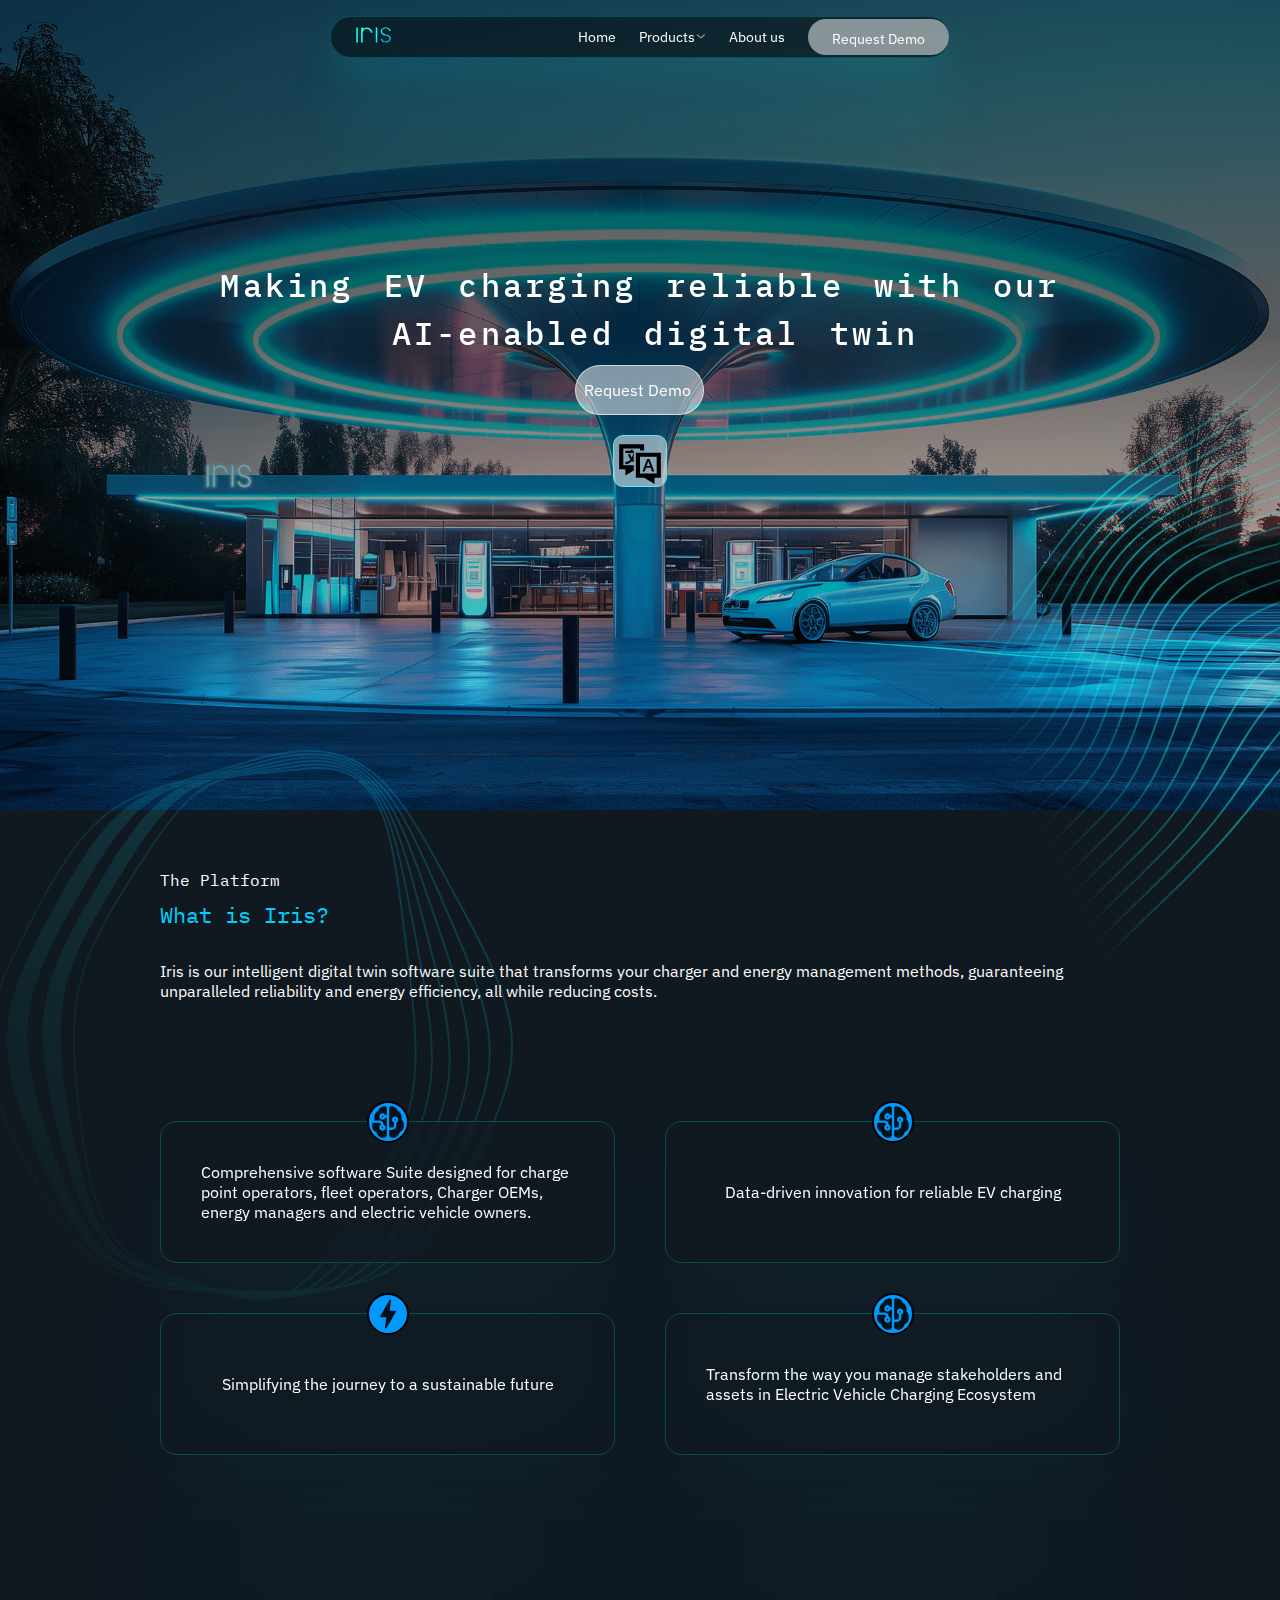
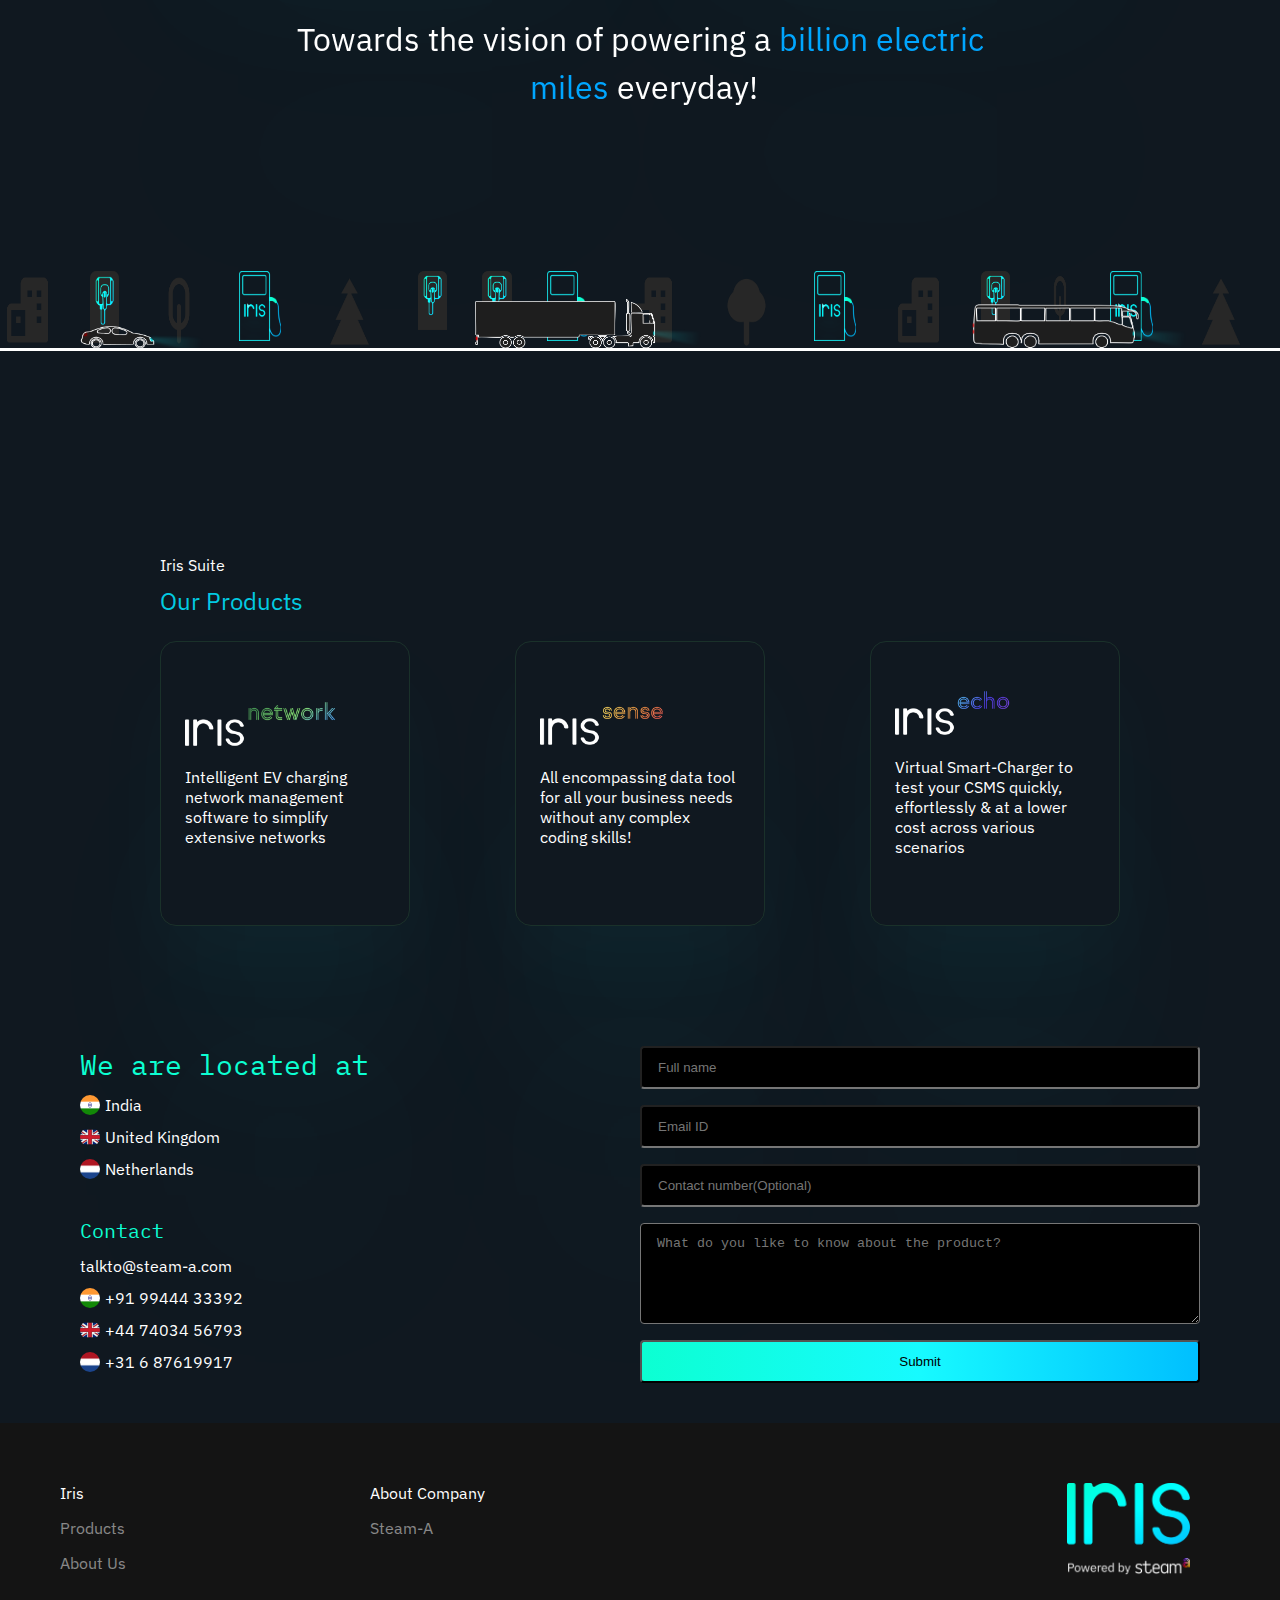
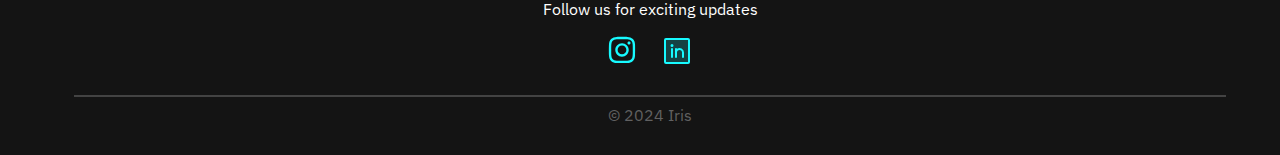
==== commit e4e5e81f: "completed the iris overall" ====
--- a/index.html
+++ b/index.html
@@ -5,7 +5,7 @@
     <meta name="viewport" content="width=device-width, initial-scale=1.0">
     <title>Electric Vehicle Charging Ecosystem Software Suite | Iris | Steam-A</title>
     <link rel="stylesheet" href="css/style.css">
-    <link rel="icon" type="image" href="assests/iris1.svg">
+    <link rel="icon" type="image" href="assests/titlelogo.png">
    
 </head>
 <body>
@@ -40,7 +40,7 @@
                                 </div>
                             </li>
                             <li ><a href="aboutus.html" class="anchors hover"><span class="nowrap">About us</span></a></li>
-                            <li><a href="#contact" class="anchors "><span class="nowrap request">Request Demo </span></a></li>
+                            <li><a href="#contact" class="anchors " id="req"><span class="nowrap request">Request Demo </span></a></li>
                         </ul>
                     </div>    
                 </nav>
@@ -48,11 +48,20 @@
                 <section class="header_section">
                     <p>Making EV charging reliable with our<br> <span class="nowrap">AI-enabled digital twin</span></p>
                     <p class="section_request"><a href="#contact" class="anchors">Request Demo </a></p>
-
+                    <div class="language">
+                        <input type="checkbox" id="toggle" class="toggle-checkbox" checked>
+                        <label for="toggle" class="toggle-label"><img src="assests/language-svgrepo-com.svg" alt="" width="50px" height="50px"></label>
+                        <div class="target-div"><div id="google_translate_element"></div></div>
+                    </div>
+                         
+                </section> 
+                <section class="waves">
+                    <img src="assests/wave1.svg" class="waveimg">
                 </section> 
           </div>     
     </header>
-     <main>    
+     <main>
+           
         <section class="main_iris">
             <div class="main_iris_heading">
                 <p>The Platform</p>
@@ -61,11 +70,15 @@
             <div class="main_iris_content">
                 <p>Iris is our intelligent digital twin software suite that transforms your charger and energy management methods, guaranteeing unparalleled reliability and energy efficiency, all while reducing costs.</p>
             </div>    
-        </section>    
+        </section>
+        <section class="wavefly">
+            <img src="assests/wavefly.svg">
+        </section>
+        
         <section class="main_iris_card">
                 <section class="card_all">
                     <div class="card_all_img">
-                        <img src="assests/brain1.svg">
+                        <img src="assests/brain1.svg" >
                     </div>
                     <p class="card_para">Comprehensive software Suite designed for charge point operators, fleet operators, Charger OEMs, energy managers and electric vehicle owners.</p>
                 </section>
@@ -88,6 +101,7 @@
                     <p class="card_para">Transform the way you manage stakeholders and assets in Electric Vehicle Charging Ecosystem</p>
                 </section>
          </section>
+           
         <section class="main_animate">
             <p>Towards the vision of powering a <span class="blue">billion electric<br> miles </span>everyday!</p>
             <section class="iris_animation">
@@ -134,7 +148,7 @@
                         <img src="assests/large_plant.png" width="64.67" height="80px">
                     </div>
                     <div class="big_charger">
-                        <img src="assests/big_charger.png"  width="42.66px" height="47.5px">
+                        <img src="assests/big_charger.png"  width="42.66px" height="70px">
                     </div>
                     <div class="building">
                         <img src="assests/bg_building.png" width="54.72" height="78.33">
@@ -146,11 +160,24 @@
                         <img src="assests/plant.png" width="29.94px" height="60px">
                     </div>
                     <div class="big_charger">
-                        <img src="assests/big_charger.png" width="42.66px" height="47.5px">
+                        <img src="assests/big_charger.png" width="42.66px" height="70px">
                     </div>
                     <div class="tree">
                         <img src="assests/tree.png" width="66.36px" height="90px">
                     </div>
+                    <div class="charger">
+                        <img src="assests/charger.png" width="29px" height="59px">
+                    </div>
+                    <div class="charger">
+                        <img src="assests/charger.png" width="30px" height="59px">
+                    </div>
+                    <div class="big_charger">
+                        <img src="assests/big_charger.png" width="42.66px" height="70px">
+                    </div>
+                    <div class="building">
+                        <img src="assests/bg_building.png" width="54.72" height="78.33">
+                    </div>
+                   
                 </div>
                 <div class="animation_iris_line">
                 </div>
@@ -159,7 +186,7 @@
             </section>
         </section>
         
-        <section class="iris_suite">
+        <section class="iris_suite" id="iris_id">
                 <div class="iris_suite_para">
                     <p>Iris Suite</p>
                     <p>Our Products</p>
@@ -168,17 +195,17 @@
                     <section class="card_suite_all">
                         <img class="card_suite_all_img" src="assests/iris_network.png">
                         <p>Intelligent EV charging network management software to simplify extensive networks</p>
-                        <p class="know">Know More &#8599;</p>
+                        <a href="product.html" style="text-decoration: none;"><p class="know">Know More &#8599;</p></a>
                     </section>
                     <section class="card_suite_all">
                         <img class="card_suite_all_img" src="assests/iris_sense.png">
                         <p>All encompassing data tool for all your business needs without any complex coding skills!</p>
-                        <p class="know">Know More &#8599;</p>
+                        <a href="sense.html" style="text-decoration: none;"><p class="know">Know More &#8599;</p></a>
                     </section>
                     <section class="card_suite_all">
                         <img class="card_suite_all_img" src="assests/iris_echo.png">
                         <p>Virtual Smart-Charger to test your CSMS quickly, effortlessly & at a lower cost across various scenarios</p>
-                        <p class="know">Know More &#8599;</p>
+                       <a href="echo.html" style="text-decoration: none;"><p class="know">Know More &#8599;</p></a>
                     </section>
                 </section>    
         </section>
@@ -221,12 +248,12 @@
             <section class="footer_header">
                 <section class="footer_header_one">
                     <p>Iris</p>
-                    <a>Products</a>
-                    <a>About Us</a>
+                    <a href="#iris_id" style="text-decoration: none;">Products</a>
+                    <a href="aboutus.html" style="text-decoration: none;">About Us</a>
                 </section>
                 <section class="footer_header_two">
                     <p>About Company</p>
-                    <a>Steam-A</a>
+                    <a href="https://www.steam-a.com/" style="text-decoration: none;">Steam-A</a>
                 </section>  
                 <section class="footer_header_three">
                     <img src="assests/iris_steama.avif" width="122.4px" height="92px">
@@ -237,8 +264,8 @@
                     <p>Follow us for exciting updates</p>
                 </section>
                 <section class="footer_main_img">
-                    <svg class="insta" xmlns="http://www.w3.org/2000/svg" viewBox="0 0 448 512"><!--!Font Awesome Free 6.6.0 by @fontawesome - https://fontawesome.com License - https://fontawesome.com/license/free Copyright 2024 Fonticons, Inc.--><path fill="#17faff" d="M224.1 141c-63.6 0-114.9 51.3-114.9 114.9s51.3 114.9 114.9 114.9S339 319.5 339 255.9 287.7 141 224.1 141zm0 189.6c-41.1 0-74.7-33.5-74.7-74.7s33.5-74.7 74.7-74.7 74.7 33.5 74.7 74.7-33.6 74.7-74.7 74.7zm146.4-194.3c0 14.9-12 26.8-26.8 26.8-14.9 0-26.8-12-26.8-26.8s12-26.8 26.8-26.8 26.8 12 26.8 26.8zm76.1 27.2c-1.7-35.9-9.9-67.7-36.2-93.9-26.2-26.2-58-34.4-93.9-36.2-37-2.1-147.9-2.1-184.9 0-35.8 1.7-67.6 9.9-93.9 36.1s-34.4 58-36.2 93.9c-2.1 37-2.1 147.9 0 184.9 1.7 35.9 9.9 67.7 36.2 93.9s58 34.4 93.9 36.2c37 2.1 147.9 2.1 184.9 0 35.9-1.7 67.7-9.9 93.9-36.2 26.2-26.2 34.4-58 36.2-93.9 2.1-37 2.1-147.8 0-184.8zM398.8 388c-7.8 19.6-22.9 34.7-42.6 42.6-29.5 11.7-99.5 9-132.1 9s-102.7 2.6-132.1-9c-19.6-7.8-34.7-22.9-42.6-42.6-11.7-29.5-9-99.5-9-132.1s-2.6-102.7 9-132.1c7.8-19.6 22.9-34.7 42.6-42.6 29.5-11.7 99.5-9 132.1-9s102.7-2.6 132.1 9c19.6 7.8 34.7 22.9 42.6 42.6 11.7 29.5 9 99.5 9 132.1s2.7 102.7-9 132.1z"/></svg>
-                    <svg  class="linkedin" xmlns="http://www.w3.org/2000/svg" viewBox="0 0 256 256" focusable="false" color="rgb(23, 250, 255)" style="user-select: none; width: 32px; height: 32px; display: inline-block; fill: rgb(23, 250, 255); color: rgb(23, 250, 255); flex-shrink: 0;"><g color="rgb(23, 250, 255)" weight="duotone"><path d="M224,40V216a8,8,0,0,1-8,8H40a8,8,0,0,1-8-8V40a8,8,0,0,1,8-8H216A8,8,0,0,1,224,40Z" opacity="0.2"></path><path d="M216,24H40A16,16,0,0,0,24,40V216a16,16,0,0,0,16,16H216a16,16,0,0,0,16-16V40A16,16,0,0,0,216,24Zm0,192H40V40H216V216ZM96,112v64a8,8,0,0,1-16,0V112a8,8,0,0,1,16,0Zm88,28v36a8,8,0,0,1-16,0V140a20,20,0,0,0-40,0v36a8,8,0,0,1-16,0V112a8,8,0,0,1,15.79-1.78A36,36,0,0,1,184,140ZM100,84A12,12,0,1,1,88,72,12,12,0,0,1,100,84Z"></path></g></svg>
+                    <a href="https://www.instagram.com/steama_team/"><svg class="insta" xmlns="http://www.w3.org/2000/svg" viewBox="0 0 448 512"><!--!Font Awesome Free 6.6.0 by @fontawesome - https://fontawesome.com License - https://fontawesome.com/license/free Copyright 2024 Fonticons, Inc.--><path fill="#17faff" d="M224.1 141c-63.6 0-114.9 51.3-114.9 114.9s51.3 114.9 114.9 114.9S339 319.5 339 255.9 287.7 141 224.1 141zm0 189.6c-41.1 0-74.7-33.5-74.7-74.7s33.5-74.7 74.7-74.7 74.7 33.5 74.7 74.7-33.6 74.7-74.7 74.7zm146.4-194.3c0 14.9-12 26.8-26.8 26.8-14.9 0-26.8-12-26.8-26.8s12-26.8 26.8-26.8 26.8 12 26.8 26.8zm76.1 27.2c-1.7-35.9-9.9-67.7-36.2-93.9-26.2-26.2-58-34.4-93.9-36.2-37-2.1-147.9-2.1-184.9 0-35.8 1.7-67.6 9.9-93.9 36.1s-34.4 58-36.2 93.9c-2.1 37-2.1 147.9 0 184.9 1.7 35.9 9.9 67.7 36.2 93.9s58 34.4 93.9 36.2c37 2.1 147.9 2.1 184.9 0 35.9-1.7 67.7-9.9 93.9-36.2 26.2-26.2 34.4-58 36.2-93.9 2.1-37 2.1-147.8 0-184.8zM398.8 388c-7.8 19.6-22.9 34.7-42.6 42.6-29.5 11.7-99.5 9-132.1 9s-102.7 2.6-132.1-9c-19.6-7.8-34.7-22.9-42.6-42.6-11.7-29.5-9-99.5-9-132.1s-2.6-102.7 9-132.1c7.8-19.6 22.9-34.7 42.6-42.6 29.5-11.7 99.5-9 132.1-9s102.7-2.6 132.1 9c19.6 7.8 34.7 22.9 42.6 42.6 11.7 29.5 9 99.5 9 132.1s2.7 102.7-9 132.1z"/></svg></a>
+                    <a href="https://www.linkedin.com/showcase/iris-steam-a"><svg  class="linkedin" xmlns="http://www.w3.org/2000/svg" viewBox="0 0 256 256" focusable="false" color="rgb(23, 250, 255)" style="user-select: none; width: 32px; height: 32px; display: inline-block; fill: rgb(23, 250, 255); color: rgb(23, 250, 255); flex-shrink: 0;"><g color="rgb(23, 250, 255)" weight="duotone"><path d="M224,40V216a8,8,0,0,1-8,8H40a8,8,0,0,1-8-8V40a8,8,0,0,1,8-8H216A8,8,0,0,1,224,40Z" opacity="0.2"></path><path d="M216,24H40A16,16,0,0,0,24,40V216a16,16,0,0,0,16,16H216a16,16,0,0,0,16-16V40A16,16,0,0,0,216,24Zm0,192H40V40H216V216ZM96,112v64a8,8,0,0,1-16,0V112a8,8,0,0,1,16,0Zm88,28v36a8,8,0,0,1-16,0V140a20,20,0,0,0-40,0v36a8,8,0,0,1-16,0V112a8,8,0,0,1,15.79-1.78A36,36,0,0,1,184,140ZM100,84A12,12,0,1,1,88,72,12,12,0,0,1,100,84Z"></path></g></svg></a>
                 </section>
             </section>
             <section class="footer_footer">
@@ -266,5 +293,15 @@
     </footer>
      -->
      <script src="js/home.js"></script>
+     <!-- <script src="script.js"></script> -->
+      <script type="text/javascript">
+        function googleTranslateElementInit() {
+            new google.translate.TranslateElement(
+                {pageLanguage: 'en'},
+                'google_translate_element'
+            );
+        } 
+  </script>
+  <script type="text/javascript" src="https://translate.google.com/translate_a/element.js?cb=googleTranslateElementInit"></script>
 </body>
 </html>--- a/css/style.css
+++ b/css/style.css
@@ -1,18 +1,17 @@
 @import url('https://fonts.googleapis.com/css2?family=IBM+Plex+Sans:ital,wght@0,100;0,200;0,300;0,400;0,500;0,600;0,700;1,100;1,200;1,300;1,400;1,500;1,600;1,700&display=swap');
 @import url('https://fonts.googleapis.com/css2?family=IBM+Plex+Mono:ital,wght@0,100;0,200;0,300;0,400;0,500;0,600;0,700;1,100;1,200;1,300;1,400;1,500;1,600;1,700&family=IBM+Plex+Sans:ital,wght@0,100;0,200;0,300;0,400;0,500;0,600;0,700;1,100;1,200;1,300;1,400;1,500;1,600;1,700&display=swap');
-
 
 *{
     margin:0;
     padding:0;
     box-sizing: border-box;
 }
+html{
+    scroll-behavior: smooth;
+}
 body{
     background-color: #101820; 
-    background-image: linear-gradient(-7.105427357601002e-14deg, rgba(0, 0, 0, 0) 0%, rgba(0, 0, 0, .6000000238418579) 58.99999737739563%);
-    font-family:"IBM Plex Sans",sans-serif;
-    
-    
+    font-family:"IBM Plex Sans",sans-serif;   
 }
 .header{
     font-family: "IBM Plex Sans", sans-serif;
@@ -28,9 +27,7 @@
     min-height:90vh;
     display:flex;
     justify-content: center;
-    align-items:flex-start;
-    
-    
+    align-items:flex-start;   
 }
 .header_nav{
     width:620px;
@@ -42,7 +39,7 @@
     top:1rem;
     border-radius: 2rem;
     font-size:14px;
-    z-index:1;
+    z-index:100;
     box-shadow: rgba(8, 248, 254, 0.1) 0px 15px 33px 0px, rgba(8, 248, 254, 0.09) 0px 60px 60px 0px, rgba(8, 248, 254, 0.05) 0px 135px 81px 0px, rgba(8, 248, 254, 0.01) 0px 239px 96px 0px, rgba(8, 248, 254, 0) 0px 374px 105px 0px;
     border:1px solid rgba(2, 249, 254, 0.2);
 }
@@ -63,9 +60,7 @@
 .header_nav_img{
     width:100%;
     height:2rem;
-    margin-left:0.5rem;
-    
-   
+    margin-left:0.5rem;  
 }
 p,h1,h2,h3,h4,h5,h6{
     white-space:pre-wrap;
@@ -102,14 +97,12 @@
 .li_product:hover #arrow path{
     fill:#05f9fe;
 }
-
-/* .header_nav_ul > li:hover{
-    color:#05f9fe;
-} */
 .nowrap{
     white-space: nowrap;
 }
-
+.language{
+    margin-top:20px;   
+}
 .header_nav_ul > li:last-child{
     border:2px solid none;
     height:90%;
@@ -124,17 +117,14 @@
 }
 
 .header_nav_ul > li:last-child:hover,.section_request:hover{
-    
     transform: scaleX(1.1);
     background-image:linear-gradient(to right, rgb(12, 255, 210), rgb(23, 250, 255), rgb(0, 191, 255));
     color:black;
 }
 .header_nav_ul > li:last-child:hover::after,.section_request:hover::after{
-    content:" \2197";
-    
+    content:" \2197";   
 }
 .header_section {
-    
     text-align: center;
     color:white;
     position:sticky;
@@ -148,8 +138,11 @@
     animation-fill-mode: forwards ;
     animation-duration: 2s;
     overflow:hidden;
-    
-
+    display: flex;
+    flex-direction:column;
+    justify-content: center;
+    align-items:center;
+    z-index:8;
 }
 .li_product{
     display:flex;
@@ -162,24 +155,16 @@
     display:none;
     top:100%;
     left:-50%;
-    padding:10px 20px;
-    
+    padding:10px 20px;    
 }
 .li_product_li{
-    
-    /* transform:translate(0%,72%); */
-    
     border:1px solid rgba(2, 249, 254, 0.2);
     background-color: bisque;
     width:8rem;
-    /* display:flex;
-    flex-direction:column;
-    justify-content: flex-start; */
     margin-top:0.2rem;
     background-color:#163744 ;
     border-radius: 0.5rem;
-    box-shadow: rgba(8, 248, 254, 0.1) 0px 15px 33px 0px, rgba(8, 248, 254, 0.09) 0px 60px 60px 0px, rgba(8, 248, 254, 0.05) 0px 135px 81px 0px, rgba(8, 248, 254, 0.01) 0px 239px 96px 0px, rgba(8, 248, 254, 0) 0px 374px 105px 0px;
-    
+    box-shadow: rgba(8, 248, 254, 0.1) 0px 15px 33px 0px, rgba(8, 248, 254, 0.09) 0px 60px 60px 0px, rgba(8, 248, 254, 0.05) 0px 135px 81px 0px, rgba(8, 248, 254, 0.01) 0px 239px 96px 0px, rgba(8, 248, 254, 0) 0px 374px 105px 0px;   
 }
 
 .li_product:hover .outer_div_li{
@@ -188,19 +173,11 @@
 .li_product:hover .pro{
     color:#05f9fe;
 }
-/* @media (min-width:0px){
-.li_product:hover .outer_div_li{
-    display:block;
-}
-.hover{}
-} */
 .li_product_li li{
     padding:6px 20px;
     margin:5px;
 }
-
 .li_product_li li:hover{
-    
     border-radius:0.2rem;
     background-color: rgba(66,66,66,255);
     color:#05f9fe;
@@ -215,7 +192,6 @@
 .header_section p:first-child{
     font-family: "IBM Plex Mono", monospace;
     font-size:2rem;
-    /* font-size:24px; */
     font-weight:500;
     letter-spacing: 0.2rem;
     word-spacing: 0.5rem;
@@ -223,22 +199,19 @@
 }
 .section_request{
     display:inline-block;
-    /* font-size:10px; */
     margin-top:0.5rem;
     border:1px solid rgba(255, 255, 255, 0.646);
     border-radius:2rem;
     background-color: #FFFFFF80;
     padding:0 0.5rem;
-    transition:0.5s ease;
-    
-    
+    transition:0.5s ease;   
 }
 .main_iris{
     padding:60px 160px;
     display:flex;
     flex-direction: column;
-    background-color: black;
     gap:2rem;
+    
 }
 .main_iris_heading{
     display:flex;
@@ -251,14 +224,12 @@
     animation-fill-mode: forwards ;
     animation-duration: 2s;
 }
-
 .main_iris_heading p:first-child{
     color:white;
 }
 .main_iris_heading p:nth-child(2){
     color:rgb(0, 208, 255);
-    font-size:22px;
-   
+    font-size:22px;  
 }
 .main_iris_content{
     color:white;
@@ -270,19 +241,32 @@
 }
 .main_iris_card{
     padding:60px 160px;
-    background-color: black;
     display:grid;
     height:min-content;
     grid-auto-rows:200px;
     grid-template-columns: repeat(2,1fr);
     grid-template-rows:repeat(2,1fr);
     gap:50px;
-}
-
-
+    animation: appear;
+    animation-timeline: view();
+    animation-range: entry 0% cover 40%;
+    animation-fill-mode: forwards ;
+    animation-duration: 2s;
+}
+.wavefly{
+    position:absolute;
+    top:750px;
+    left:0px;
+    width:700px;
+    height:550px;
+}
+.wavefly img{
+    width:700px;
+    height:550px;
+    transform: translateX(-100px);
+}
 .card_all{
     padding:40px;
-    background-color: black;
     color:white;
     border:1px solid rgba(23, 250, 255, .2);
     border-radius:16px;
@@ -292,12 +276,7 @@
     position: relative;
     height:100%;
     backdrop-filter: blur(3px);
-    box-shadow: 0 41px 90px #08f8fe08, 0 164px 164px #08f8fe08, 0 368px 221px #08f8fe05, 0 655px 262px #08f8fe00, 0 1023px 287px #08f8fe00;
-    animation: appear;
-    animation-timeline: view();
-    animation-range: entry 0% cover 40%;
-    animation-fill-mode: forwards ;
-    animation-duration: 2s;
+    box-shadow: 0 41px 90px #08f8fe08, 0 164px 164px #08f8fe08, 0 368px 221px #08f8fe05, 0 655px 262px #08f8fe00, 0 1023px 287px #08f8fe00;   
 }
 .card_all:hover{
     transition-duration: 0.2s;
@@ -316,22 +295,16 @@
     height:42px;
 }
 .main_animate{
-    height:100vh;
-    background-color: black;
+    height:min-content;
     color:white;
     display:flex;
     flex-direction:column;
     gap:150px;
-    /* justify-content:center;
-    align-items:center; */
     line-height:2rem;
     font-size:1.5rem;
     text-align:center;
     padding:100px 0;
-    position:relative;
-    
-    /* transform:translateX(-270px); */
-    
+    position:relative;    
 }
 .main_animate p{
     font-size: 2rem;
@@ -350,17 +323,25 @@
     align-items: center;
 }
 .iris_animation_bg{
-    position:absolute;
+    position:relative;
     top:10px;
     display:flex;
     gap:35px;
     width:100%;
     overflow:hidden;
-    z-index:100;
-    
-    
-    
-    
+    z-index:1;   
+}
+.waves{
+    position:absolute;
+    overflow:hidden;
+    display:block;
+    top:300px;
+    right:0px;
+    z-index:5;    
+}
+.waveimg{
+    overflow:hidden;
+    transform:translateX(300px);
 }
 .animation_iris_vehicle{
     display:flex;
@@ -371,15 +352,43 @@
     border-bottom:3px solid white;
     width:100%;
     overflow:hidden;
-    /* animation: move;
-    animation-timeline: view();
-    animation-range: entry 0% cover 40%;
-    animation-fill-mode: forwards ;
-    animation-duration: 2s; */
-    
-
-}
-
+}
+.language{
+    position:relative;
+    width:min-content;
+    align-self: center;
+}
+.toggle-checkbox {
+    display: none;
+}
+  #google_translate_element{
+    box-shadow: rgba(8, 248, 254, 0.1) 0px 15px 33px 0px, rgba(8, 248, 254, 0.09) 0px 60px 60px 0px, rgba(8, 248, 254, 0.05) 0px 135px 81px 0px, rgba(8, 248, 254, 0.01) 0px 239px 96px 0px, rgba(8, 248, 254, 0) 0px 374px 105px 0px;
+     background-color: rgba(0, 0, 0, 0.2);
+     border:1px solid rgb(90, 235, 245);
+     border-radius: 25px;
+     padding:0.5rem;
+     width:min-content;
+     align-self: center;
+     line-height:0;
+ }
+ .target-div{
+    display: block;
+ } 
+.toggle-label {
+    cursor: pointer;
+    padding:0 1px;
+    border: 1px solid rgb(90, 235, 245);
+    border-radius: 10px;
+    line-height: 0;
+    background-color: #FFFFFF80;
+    display: inline-block;
+  }    
+.language .toggle-checkbox:checked ~ .target-div {
+    display: none;
+    position:absolute;
+    top:120%;
+    left: -140%;   
+}
 .animation_iris_line{
 border-bottom:3px solid white;
 position:absolute;
@@ -387,44 +396,24 @@
 }
 .car{
     position:relative;
-    top:35px;
-
-    
-    
+    top:35px;    
 }
 .truck{
     position:relative;
     top:8px;
 }
 .car,.truck,.bus{
-    z-index:1000;
+    z-index:10;
     animation: move;
     animation-timeline: view();
      animation-range: entry 0% cover 40%;
-    /* animation-fill-mode: forwards ; */
     animation-duration: 2s;
 }
 .car img,.bus img,.truck img{
     animation: move;
     animation-timeline: view();
-    /* animation-fill-mode: forwards ; */
     animation-duration: 2s;
 }
-/* @media (prefers-reduced-motion: no-preference) {
-    body:has(.scroll-trigger) .car img,.bus img,.truck img{
-      transform: translateX(calc(var(--scroll-percentage) * 100vw)) 
-                 scaleX(calc(var(--scroll-direction)));
-    }
-  } */
-/* @keyframes move {
-    from{
-        transform: translateX(-50px);
-    }
-    to{
-        transform: translateX(100px);
-    }
-    
-} */
 .bus{
     position:relative;
     top:13px;
@@ -432,25 +421,16 @@
 .blue{
     color:rgb(0, 166, 255)
 }
-/* @keyframes move {
-
-   transform:translateX(300px);
-    
-} */
 .iris_suite{
     display:flex;
     flex-direction:column;
     gap:24px;
     padding:80px 160px;
-    background-color: black;
     color:white;
     width:100%;
     justify-content:flex-start;
     height:min-content;
 }
-
-
-
 .iris_suite_para{
     display:flex;
     flex-direction:column;
@@ -516,12 +496,6 @@
     display:block;
     width:155px;
 }
-/* .know{
-    transition:transform 2s;
-}
-.know:hover{
-    transform: scale(1.1);
-} */
 .card_suite_all .know{
     display:none;
     border-radius: 1rem;
@@ -531,28 +505,19 @@
     align-self: center;
     color:black;
     background-image: linear-gradient(to right, rgb(12, 255, 210), rgb(23, 250, 255), rgb(0, 191, 255));
-    /* opacity:0; */
     transition:all 0.5s ease;
-    /* transition-duration: 2s; */
 }
 .card_suite_all:hover .know{
     display: block;
-   
     opacity:1;
     transform:scale(1.1);
-    
-
-
 }
 .card_suite_all:hover{
-    /* transition-duration: 0.2s;
-    transition-timing-function: ease-in; */
     transform: scale(1.05);
 }
 .iris_contact{
     padding:40px 80px;
     display:flex;
-    background-color: black;
     color:white;
     scroll-margin-top: 2rem;
 }
@@ -572,6 +537,7 @@
     font-family:"IBM Plex Mono", monospace;
     color:#0CFFD2;
 }
+
 .iris_contact_contact p:first-child{
     font-size:20px;
     font-family:"IBM Plex Mono", monospace;
@@ -619,6 +585,7 @@
     padding:12px 16px;
     background-image: linear-gradient(to right, rgb(12, 255, 210), rgb(23, 250, 255), rgb(0, 191, 255)); 
     border-radius:4px;
+    cursor:pointer;
 }
 @keyframes appear {
     from{
@@ -702,15 +669,6 @@
     
     border:1px solid rgba(255, 255, 255, 0.2);
 }
-/* @media (max-width:300px){
-    .header_nav_image{
-        width:10%;
-    }
-    .header_nav_list{
-        width:10%;
-    }
-
-} */
 @media (max-width:809px){
     .main_iris{
         padding:40px 24px;
@@ -723,30 +681,15 @@
         flex-flow:column wrap;
         gap:56px;
         padding:40px 24px;
-       
-
-    }
-}
-/* @media (max-width:768px){
-    .header_nav{
-        width:100%;
-    }
-    .header_nav_list{
+    }
+    .waves{
         display:none;
     }
-    .header_nav_image{
-        width:30%;
-    }
-    .header_nav_list{
-        width:30%;
-    }
-    /* .header_nav_ul{
-        width:100%;
-    } */
+    .wavefly{
+        display:none;
+    }
+}
 @media (max-width:803px){
-    /* .header_nav .header_nav_ul{
-        display:none;   
-    } */
      html{
         scroll-behavior: smooth;
      }
@@ -780,14 +723,12 @@
         height:1px;
         width:20px;
         background-color: white;
-        /* margin-left:5px; */
     }
     .bar{
         transform: rotate(-45deg);
     }
     .one{
       margin-right:10px;
-
     }
     .two{
         margin:2px 0;
@@ -816,38 +757,24 @@
     }
     .header_nav_list{
         display:none;
-        transition:all 2s ease-in;
     }
      .header_nav.active .header_nav_list{
         display: flex;
         width:100%;
-        padding:40px 24px;
-        transition:all 2s ease-in;
-        
-        
-        
+        padding:40px 24px;    
     }
       .header_nav.active{
         padding:20px 0px 0px;
         flex-direction:column;
         max-height:500px;
-        
-        
-    }
-    /* .header_nav .header_nav_ul{
-        display: none;
-    } */
-     .header_nav_ul li{
-        transition:all 2s ease-in;
-     }
-     .header_nav .header_nav_ul{
-        transition:all 2s ease-in;
-     }
+        background-color: rgba(0, 0, 0, 0.333);
+        backdrop-filter: blur(10px);    
+    }
+    
       .header_nav.active .header_nav_ul{
        
         flex-direction:column;
         gap:24px;
-        transition:all 2s ease-in;
     }
     .header_nav.active .header_nav_ul li{
         width:100%;
@@ -858,6 +785,12 @@
         color:black;
         background-image:linear-gradient(to right, rgb(12, 255, 210), rgb(23, 250, 255), rgb(0, 191, 255));
     }
+    .header_nav.active .header_nav_ul #req{
+        color:black;
+    }
+    #req::after{
+        content:" \2197"
+    }
 
     .hamburger.active .header_nav{
         display:flex;
@@ -873,7 +806,6 @@
         flex-direction:column;
         justify-content: flex-start;
         align-items: flex-start;
-        /* width:100%; */
     }
     .li_product.active .outer_div_li{
         position:static;
@@ -889,8 +821,18 @@
         border:none;
         box-shadow: none;
         background-image: none;
-        background-color: none;
-
+        background-color: transparent;
+
+    }
+    .header_nav.active  .header_nav_ul > li:last-child:hover{
+    
+        transform: scaleX(1);
+        background-image:linear-gradient(to right, rgb(12, 255, 210), rgb(23, 250, 255), rgb(0, 191, 255));
+        color:black;
+    }
+    .header_nav.active  .header_nav_ul  > li:last-child:hover::after{
+        content:" ";
+        
     }
     .li_product.active .li_product_li ul  a{
         width:100%;
@@ -910,63 +852,6 @@
     }
     
 }
-
-/* .iris_contact_contact li::before,.iris_contact_location li::before{
-    content: "";
-    background-image: url(../assests/india1.png);
-
-} */
-
-/* .iris_contact_location p:first-child{
-    font-size:1.5rem;
-} */
-
-
-/* .header_nav_ul li{
-    display: flex;
-    flex-direction: column;
-    justify-content: space-between;
-    
-} */
-
-/* .header_nav{
-    display:flex;
-    flex-direction:row;
-    justify-content:space-around;
-    border:2px solid black;
-    border-radius:2rem;
-    position:fixed;
-    top:10px;
-    width:60%;
-    
-}
-.header_nav_ul li{
-    display:inline-block;
-}
-
-
-.header_section{
-   text-align:center;
-   position:absolute;
-   top:50%;
-
-}
-.header_section p{
-    margin:0;
-    position:sticky;
-}
-.header_section p:first-child{
-    font-size:2rem;
-}
-.section_request{
-    border:1px solid black;
-    text-align:center;
-    padding:0.5rem;
-    border-radius: 2rem;
-    background-image:linear-gradient(to right,rgb(32, 178, 207),rgb(0, 217, 255));
-    white-space: nowrap;
-} */
-
 @media (max-width:809px){
     .iris_contact{
         padding:40px 24px;
